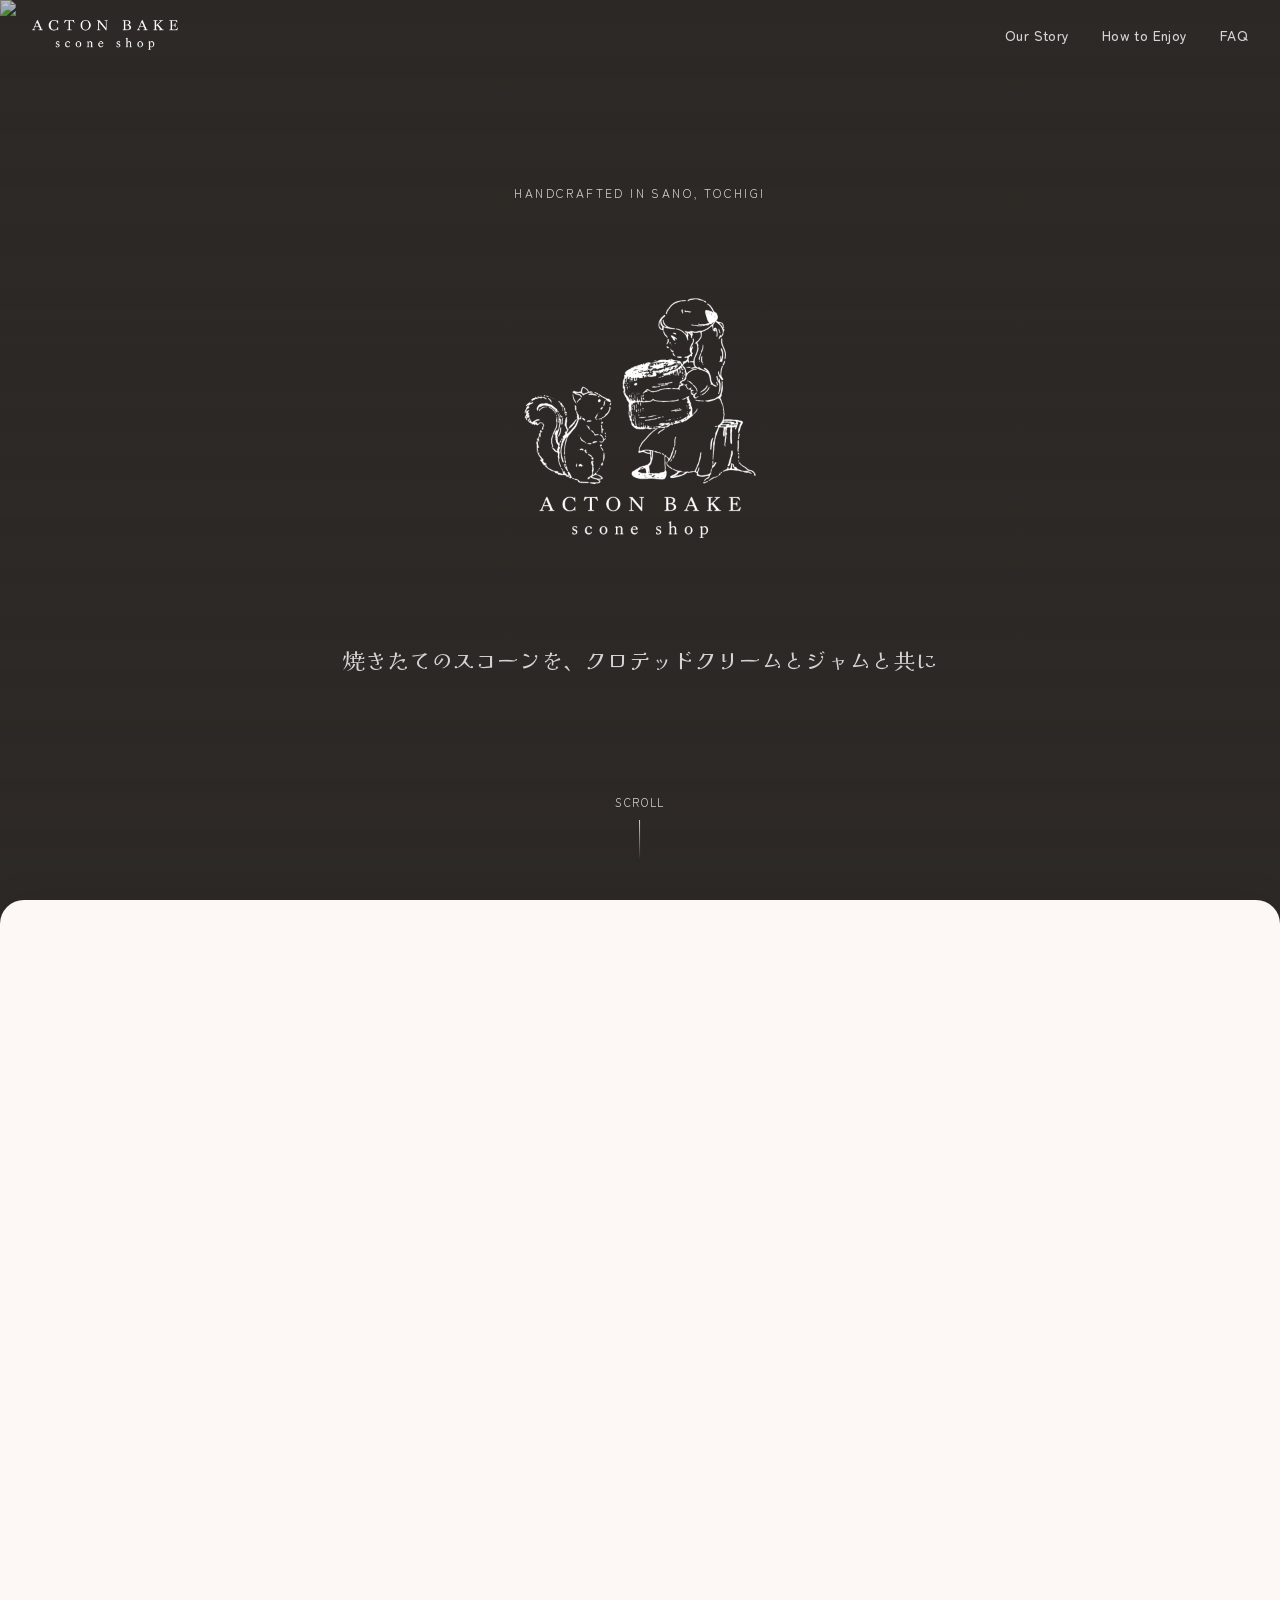
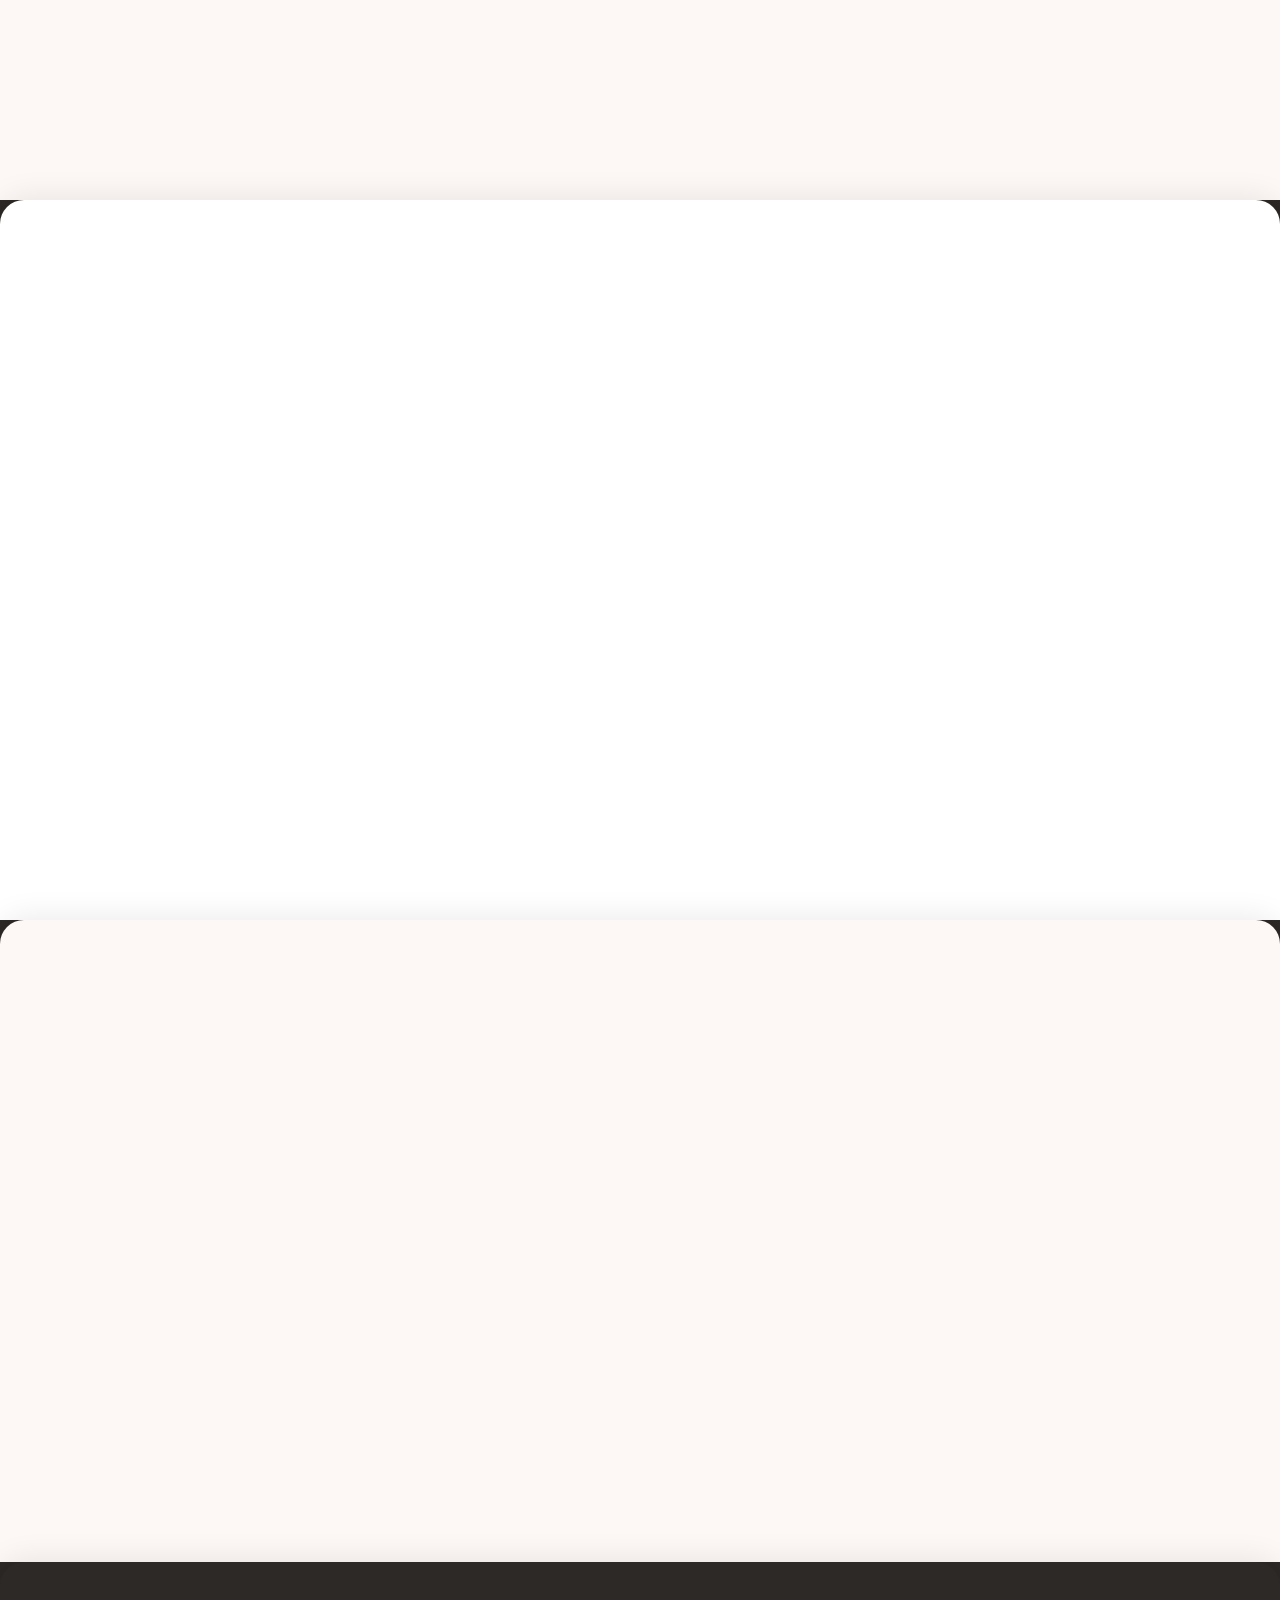
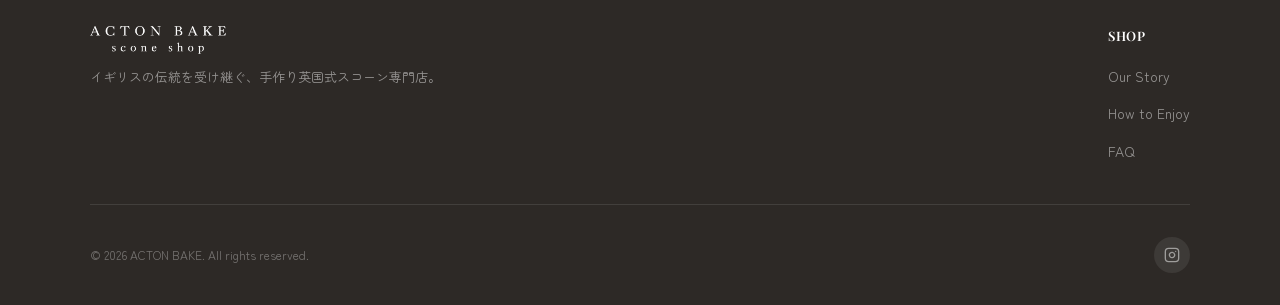
==== index.html @ 1c52edd4 "first commit" ====
<!DOCTYPE html>
<html lang="ja">
<head>
  <title>ACTON BAKE - 英国式スコーン専門店</title>
  <meta charset="UTF-8">
  <meta name="viewport" content="width=device-width, initial-scale=1.0, maximum-scale=1.0, user-scalable=no, viewport-fit=cover"/>
  <meta name="description" content="イギリスの伝統を受け継ぐ、手作り英国式スコーン専門店。栃木県佐野市で焼きたてのスコーンを提供しています。"/>
  <meta name="keywords" content="アクトン,スコーン,英国式スコーン,イングリッシュ,ブリティッシュ,栃木県,佐野市,クロテッドクリーム,ジャム,手作りスコーン,アフタヌーンティー,ナイトティー,スイーツ,さのまる,佐野アウトレット,佐野らーめん,佐野厄除け大師"/>
  <meta name="author" content="FRAGMENT, LLC."/>
  <meta name="robots" content="index, follow"/>
  <meta property="og:title" content="ACTON BAKE - 英国式スコーン専門店"/>
  <meta property="og:site_name" content="ACTON BAKE"/>
  <meta property="og:description" content="イギリスの伝統を受け継ぐ、手作り英国式スコーン専門店。栃木県佐野市で焼きたてのスコーンを提供しています。"/>
  <meta property="og:image" content="https://actonbake.com/images/logo.png"/>
  <meta property="og:image:width" content="1200"/>
  <meta property="og:image:height" content="1200"/>
  <meta property="og:image:alt" content="ACTON BAKE - 英国式スコーン専門店のロゴ"/>
  <meta property="og:url" content="https://actonbake.com"/>
  <meta property="og:type" content="website"/>
  <meta property="og:locale" content="ja_JP"/>
  <meta name="twitter:card" content="summary_large_image"/>
  <meta name="twitter:title" content="ACTON BAKE - 英国式スコーン専門店"/>
  <meta name="twitter:description" content="イギリスの伝統を受け継ぐ、手作り英国式スコーン専門店。栃木県佐野市で焼きたてのスコーンを提供しています。"/>
  <meta name="twitter:image" content="https://actonbake.com/images/logo.png"/>
  <meta name="twitter:site" content="@actonbake"/>
  <meta name="twitter:creator" content="@actonbake"/>
  <meta name="apple-mobile-web-app-title" content="ACTONBAKE"/>
  <meta name="theme-color" content="#FDF8F5"/>
  <link rel="alternate" hreflang="ja" href="https://actonbake.com">
  <link rel="alternate" hreflang="x-default" href="https://actonbake.com">
  <link rel="sitemap" type="application/xml" href="/sitemap.xml">
  <link rel="icon" type="image/png" href="images/favicon-96x96.png" sizes="96x96" />
  <link rel="icon" type="image/svg+xml" href="images/favicon.svg" />
  <link rel="shortcut icon" href="images/favicon.ico" />
  <link rel="apple-touch-icon" sizes="180x180" href="images/apple-touch-icon.png" />
  <link rel="manifest" href="site.webmanifest" />
  <link rel="canonical" href="https://actonbake.com"/>
  <link rel="preconnect" href="https://fonts.googleapis.com" crossorigin/>
  <link rel="preconnect" href="https://fonts.gstatic.com" crossorigin/>
  <link href="https://fonts.googleapis.com/css2?family=DM+Serif+Display:ital@0;1&family=Playfair+Display:ital,wght@0,400;0,500;0,600;0,700;1,400&family=Kaisei+Decol:wght@400;500;700&family=Zen+Maru+Gothic:wght@400;500;700&display=swap" rel="stylesheet"/>
  <link rel="stylesheet" href="style.css"/>
  <script src="https://cdn.jsdelivr.net/npm/gsap@3.12.7/dist/gsap.min.js"></script>
  <script src="https://cdn.jsdelivr.net/npm/gsap@3.12.7/dist/ScrollTrigger.min.js"></script>
</head>
<body>
  <!-- ======== Top Navigation ======== -->
  <nav class="topnav" id="topnav">
    <a href="#" class="topnav-logo">
      <img src="images/logo-text.png" alt="ACTON BAKE - 栃木県佐野市の英国式スコーン専門店" class="topnav-logo-img">
    </a>
    <ul class="topnav-links">
      <!--<li><a href="#products">Menu</a></li>-->
      <li><a href="#story">Our Story</a></li>
      <li><a href="#enjoy">How to Enjoy</a></li>
      <li><a href="#faq">FAQ</a></li>
      <!--<li><a href="#access">Access</a></li>-->
      <!--<li><button class="topnav-cta">Order Now</button></li>-->
    </ul>
    <button class="menu-toggle" aria-label="Toggle menu">
      <svg xmlns="http://www.w3.org/2000/svg" fill="none" viewBox="0 0 24 24" stroke="currentColor">
        <path stroke-linecap="round" stroke-linejoin="round" stroke-width="2" d="M4 6h16M4 12h16M4 18h16" />
      </svg>
    </button>
  </nav>

  <!-- ======== Section 1: Hero ======== -->
  <section class="section-hero" id="hero">
    <div class="hero-bg">
      <img src="https://plus.unsplash.com/premium_photo-1680172800007-469e65c6a026?w=1600&h=1000&fit=crop&q=80" alt="クロテッドクリームとジャムを添えた焼きたての英国式スコーン" width="1600" height="1000" fetchpriority="high">
    </div>
    <div class="hero-overlay"></div>
    <div class="hero-content">
      <p class="hero-tagline">Handcrafted in Sano, Tochigi</p>
      <h1 title="ACTON BAKE - 英国式スコーン専門店"><img src="images/logo.png" alt="ACTON BAKE - 英国式スコーン専門店" class="hero-logo"></h1>
      <p class="hero-subtitle">焼きたてのスコーンを、クロテッドクリームとジャムと共に</p>
    </div>
    <div class="hero-scroll-hint">
      <span>Scroll</span>
      <div class="scroll-line"></div>
    </div>
  </section>

  <!-- ======== Section 2: Products (Card Peel) ======== -->
  <!--<div class="card-section card-section--white section-products" id="products">
    <div class="section-header fade-up">
      <span class="section-label">Our Scones</span>
      <h2 class="section-title">British Scone Collection</h2>
      <p class="section-description">伝統的なレシピと厳選素材で作る、本格英国式スコーン</p>
    </div>

    <div class="filter-bar fade-up">
      <button class="filter-btn active">All</button>
      <button class="filter-btn">Plain</button>
      <button class="filter-btn">Fruit</button>
      <button class="filter-btn">Cheese</button>
      <button class="filter-btn">Chocolate</button>
      <button class="filter-btn">Herb</button>
    </div>

    <div class="product-grid">
      <article class="product-card fade-up">
        <div class="card-inner">
          <div class="card-front">
            <div class="product-image-container">
              <img src="https://images.unsplash.com/photo-1558961363-fa8fdf82db35?w=400&h=400&fit=crop" alt="Classic Plain Scone" class="product-image">
              <span class="product-badge popular">No.1</span>
              <div class="speech-bubble">パカッ</div>
            </div>
            <div class="product-info">
              <div class="product-category">Plain</div>
              <h3 class="product-name">クラシック プレーン</h3>
              <div class="product-price-row">
                <span class="product-price">&yen;320</span>
                <span class="product-rating">
                  <svg xmlns="http://www.w3.org/2000/svg" viewBox="0 0 24 24"><path d="M12 2l3.09 6.26L22 9.27l-5 4.87 1.18 6.88L12 17.77l-6.18 3.25L7 14.14 2 9.27l6.91-1.01L12 2z"/></svg>
                  4.9
                </span>
              </div>
            </div>
          </div>
          <div class="card-back">
            <div class="product-image-container">
              <img src="https://images.unsplash.com/photo-1597733153203-a54d0fbc47de?w=400&h=400&fit=crop" alt="Open Scone with Cream" class="product-image">
            </div>
            <div class="card-back-content">
              <div class="card-back-title">ふわっ サクッ</div>
              <div class="card-back-description">クロテッドクリームとストロベリージャムを添えて</div>
              <button class="card-back-btn">カートに入れる</button>
            </div>
          </div>
        </div>
      </article>

      <article class="product-card fade-up">
        <div class="card-inner">
          <div class="card-front">
            <div class="product-image-container">
              <img src="https://images.unsplash.com/photo-1586444248879-bc604bc77149?w=400&h=400&fit=crop" alt="Raisin Scone" class="product-image">
              <span class="product-badge new">New</span>
              <div class="speech-bubble">ふわっ</div>
            </div>
            <div class="product-info">
              <div class="product-category">Fruit</div>
              <h3 class="product-name">レーズン スコーン</h3>
              <div class="product-price-row">
                <span class="product-price">&yen;380</span>
                <span class="product-rating">
                  <svg xmlns="http://www.w3.org/2000/svg" viewBox="0 0 24 24"><path d="M12 2l3.09 6.26L22 9.27l-5 4.87 1.18 6.88L12 17.77l-6.18 3.25L7 14.14 2 9.27l6.91-1.01L12 2z"/></svg>
                  4.8
                </span>
              </div>
            </div>
          </div>
          <div class="card-back">
            <div class="product-image-container">
              <img src="https://images.unsplash.com/photo-1597733153203-a54d0fbc47de?w=400&h=400&fit=crop" alt="Open Scone" class="product-image">
            </div>
            <div class="card-back-content">
              <div class="card-back-title">しっとり</div>
              <div class="card-back-description">カリフォルニア産レーズンがたっぷり</div>
              <button class="card-back-btn">カートに入れる</button>
            </div>
          </div>
        </div>
      </article>

      <article class="product-card fade-up">
        <div class="card-inner">
          <div class="card-front">
            <div class="product-image-container">
              <img src="https://images.unsplash.com/photo-1509365465985-25d11c17e812?w=400&h=400&fit=crop" alt="Cheese Scone" class="product-image">
              <div class="speech-bubble">サクッ</div>
            </div>
            <div class="product-info">
              <div class="product-category">Cheese</div>
              <h3 class="product-name">チェダーチーズ</h3>
              <div class="product-price-row">
                <span class="product-price">&yen;420</span>
                <span class="product-rating">
                  <svg xmlns="http://www.w3.org/2000/svg" viewBox="0 0 24 24"><path d="M12 2l3.09 6.26L22 9.27l-5 4.87 1.18 6.88L12 17.77l-6.18 3.25L7 14.14 2 9.27l6.91-1.01L12 2z"/></svg>
                  4.7
                </span>
              </div>
            </div>
          </div>
          <div class="card-back">
            <div class="product-image-container">
              <img src="https://images.unsplash.com/photo-1597733153203-a54d0fbc47de?w=400&h=400&fit=crop" alt="Open Scone" class="product-image">
            </div>
            <div class="card-back-content">
              <div class="card-back-title">とろ〜り</div>
              <div class="card-back-description">イギリス産チェダーチーズの濃厚な味わい</div>
              <button class="card-back-btn">カートに入れる</button>
            </div>
          </div>
        </div>
      </article>

      <article class="product-card fade-up">
        <div class="card-inner">
          <div class="card-front">
            <div class="product-image-container">
              <img src="https://images.unsplash.com/photo-1499636136210-6f4ee915583e?w=400&h=400&fit=crop" alt="Chocolate Chip Scone" class="product-image">
              <span class="product-badge">期間限定</span>
              <div class="speech-bubble">パカッ</div>
            </div>
            <div class="product-info">
              <div class="product-category">Chocolate</div>
              <h3 class="product-name">チョコチップ</h3>
              <div class="product-price-row">
                <span class="product-price">&yen;400</span>
                <span class="product-rating">
                  <svg xmlns="http://www.w3.org/2000/svg" viewBox="0 0 24 24"><path d="M12 2l3.09 6.26L22 9.27l-5 4.87 1.18 6.88L12 17.77l-6.18 3.25L7 14.14 2 9.27l6.91-1.01L12 2z"/></svg>
                  4.9
                </span>
              </div>
            </div>
          </div>
          <div class="card-back">
            <div class="product-image-container">
              <img src="https://images.unsplash.com/photo-1597733153203-a54d0fbc47de?w=400&h=400&fit=crop" alt="Open Scone" class="product-image">
            </div>
            <div class="card-back-content">
              <div class="card-back-title">甘〜い</div>
              <div class="card-back-description">ベルギー産チョコレートチップがゴロゴロ</div>
              <button class="card-back-btn">カートに入れる</button>
            </div>
          </div>
        </div>
      </article>

      <article class="product-card fade-up">
        <div class="card-inner">
          <div class="card-front">
            <div class="product-image-container">
              <img src="https://images.unsplash.com/photo-1464349095431-e9a21285b5f3?w=400&h=400&fit=crop" alt="Cranberry Scone" class="product-image">
              <div class="speech-bubble">ふわぁ</div>
            </div>
            <div class="product-info">
              <div class="product-category">Fruit</div>
              <h3 class="product-name">クランベリー</h3>
              <div class="product-price-row">
                <span class="product-price">&yen;380</span>
                <span class="product-rating">
                  <svg xmlns="http://www.w3.org/2000/svg" viewBox="0 0 24 24"><path d="M12 2l3.09 6.26L22 9.27l-5 4.87 1.18 6.88L12 17.77l-6.18 3.25L7 14.14 2 9.27l6.91-1.01L12 2z"/></svg>
                  4.6
                </span>
              </div>
            </div>
          </div>
          <div class="card-back">
            <div class="product-image-container">
              <img src="https://images.unsplash.com/photo-1597733153203-a54d0fbc47de?w=400&h=400&fit=crop" alt="Open Scone" class="product-image">
            </div>
            <div class="card-back-content">
              <div class="card-back-title">甘酸っぱい</div>
              <div class="card-back-description">ドライクランベリーの爽やかな酸味</div>
              <button class="card-back-btn">カートに入れる</button>
            </div>
          </div>
        </div>
      </article>

      <article class="product-card fade-up">
        <div class="card-inner">
          <div class="card-front">
            <div class="product-image-container">
              <img src="https://images.unsplash.com/photo-1587668178277-295251f900ce?w=400&h=400&fit=crop" alt="Rosemary Scone" class="product-image">
              <span class="product-badge new">New</span>
              <div class="speech-bubble">パカッ</div>
            </div>
            <div class="product-info">
              <div class="product-category">Herb</div>
              <h3 class="product-name">ローズマリー＆塩</h3>
              <div class="product-price-row">
                <span class="product-price">&yen;400</span>
                <span class="product-rating">
                  <svg xmlns="http://www.w3.org/2000/svg" viewBox="0 0 24 24"><path d="M12 2l3.09 6.26L22 9.27l-5 4.87 1.18 6.88L12 17.77l-6.18 3.25L7 14.14 2 9.27l6.91-1.01L12 2z"/></svg>
                  4.5
                </span>
              </div>
            </div>
          </div>
          <div class="card-back">
            <div class="product-image-container">
              <img src="https://images.unsplash.com/photo-1597733153203-a54d0fbc47de?w=400&h=400&fit=crop" alt="Open Scone" class="product-image">
            </div>
            <div class="card-back-content">
              <div class="card-back-title">香り豊か</div>
              <div class="card-back-description">フレッシュローズマリーとマルドンの塩</div>
              <button class="card-back-btn">カートに入れる</button>
            </div>
          </div>
        </div>
      </article>

      <article class="product-card fade-up">
        <div class="card-inner">
          <div class="card-front">
            <div class="product-image-container">
              <img src="https://images.unsplash.com/photo-1551024506-0bccd828d307?w=400&h=400&fit=crop" alt="Earl Grey Scone" class="product-image">
              <span class="product-badge popular">人気</span>
              <div class="speech-bubble">ふわっ</div>
            </div>
            <div class="product-info">
              <div class="product-category">Plain</div>
              <h3 class="product-name">アールグレイ</h3>
              <div class="product-price-row">
                <span class="product-price">&yen;380</span>
                <span class="product-rating">
                  <svg xmlns="http://www.w3.org/2000/svg" viewBox="0 0 24 24"><path d="M12 2l3.09 6.26L22 9.27l-5 4.87 1.18 6.88L12 17.77l-6.18 3.25L7 14.14 2 9.27l6.91-1.01L12 2z"/></svg>
                  4.8
                </span>
              </div>
            </div>
          </div>
          <div class="card-back">
            <div class="product-image-container">
              <img src="https://images.unsplash.com/photo-1597733153203-a54d0fbc47de?w=400&h=400&fit=crop" alt="Open Scone" class="product-image">
            </div>
            <div class="card-back-content">
              <div class="card-back-title">香り高い</div>
              <div class="card-back-description">トワイニング茶葉を練り込んだ香り豊かなスコーン</div>
              <button class="card-back-btn">カートに入れる</button>
            </div>
          </div>
        </div>
      </article>

      <article class="product-card fade-up">
        <div class="card-inner">
          <div class="card-front">
            <div class="product-image-container">
              <img src="https://images.unsplash.com/photo-1606313564200-e75d5e30476c?w=400&h=400&fit=crop" alt="Double Cream Scone" class="product-image">
              <div class="speech-bubble">サクふわ</div>
            </div>
            <div class="product-info">
              <div class="product-category">Plain</div>
              <h3 class="product-name">ダブルクリーム</h3>
              <div class="product-price-row">
                <span class="product-price">&yen;350</span>
                <span class="product-rating">
                  <svg xmlns="http://www.w3.org/2000/svg" viewBox="0 0 24 24"><path d="M12 2l3.09 6.26L22 9.27l-5 4.87 1.18 6.88L12 17.77l-6.18 3.25L7 14.14 2 9.27l6.91-1.01L12 2z"/></svg>
                  4.7
                </span>
              </div>
            </div>
          </div>
          <div class="card-back">
            <div class="product-image-container">
              <img src="https://images.unsplash.com/photo-1597733153203-a54d0fbc47de?w=400&h=400&fit=crop" alt="Open Scone" class="product-image">
            </div>
            <div class="card-back-content">
              <div class="card-back-title">リッチ</div>
              <div class="card-back-description">デボンシャー産ダブルクリームで作る贅沢な味わい</div>
              <button class="card-back-btn">カートに入れる</button>
            </div>
          </div>
        </div>
      </article>
    </div>
  </div>-->

  <!-- ======== Section 3: Our Story (Card Peel) ======== -->
  <div class="card-section card-section--cream section-story" id="story">
    <div class="story-layout">
      <div class="story-image-stack fade-up">
        <img src="images/scone1.jpg" alt="ACTON BAKEの焼きたて英国式スコーン" width="1440" height="1440" loading="lazy">
        <img src="images/scone2.jpg" alt="クロテッドクリームとジャムをのせたスコーン" width="1440" height="1911" loading="lazy">
      </div>
      <div class="story-text fade-up">
        <span class="section-label">Our Story</span>
        <h2 class="section-title">伝統と愛情をひとつひとつに</h2>
        <p class="story-body">
          過去、ロンドンでの生活経験があり、多くのスコーン屋を巡る機会を得ました。<br/>
          日本でも腹割れのある伝統的な英国式スコーンと紅茶を楽しんでいただきたい思いで、お店をつくりました。
        </p>
        <p class="story-body">
          当店は栃木県佐野市という田舎町に位置しますが、佐野市には<strong>さのまる</strong>を始め、<strong>佐野アウトレット</strong>、<strong>佐野厄除け大師</strong>、<strong>佐野らーめん</strong>といった魅力的なコンテンツもある場所です。<br/>
          ぜひ、各所にお立ち寄りの際には、当店まで足を運んで頂けると嬉しいです。
        </p>
        <div class="story-features">
          <div class="story-feature">
            <div class="story-feature-icon">
              <svg xmlns="http://www.w3.org/2000/svg" width="22" height="22" viewBox="0 0 24 24" fill="none" stroke="var(--accent-primary)" stroke-width="2" stroke-linecap="round" stroke-linejoin="round"><path d="M12 2a8 8 0 0 0-8 8c0 6 8 12 8 12s8-6 8-12a8 8 0 0 0-8-8z"/><circle cx="12" cy="10" r="3"/></svg>
            </div>
            <div class="story-feature-text">
              <h4>英国直輸入の素材</h4>
              <p>クロテッドクリーム、チェダーチーズなど本場の味</p>
            </div>
          </div>
          <div class="story-feature">
            <div class="story-feature-icon">
              <svg xmlns="http://www.w3.org/2000/svg" width="22" height="22" viewBox="0 0 24 24" fill="none" stroke="var(--accent-primary)" stroke-width="2" stroke-linecap="round" stroke-linejoin="round"><circle cx="12" cy="12" r="10"/><path d="M12 6v6l4 2"/></svg>
            </div>
            <div class="story-feature-text">
              <h4>毎朝焼きたて</h4>
              <p>注文を受けてから焼き上げる、できたての美味しさ</p>
            </div>
          </div>
          <div class="story-feature">
            <div class="story-feature-icon">
              <svg xmlns="http://www.w3.org/2000/svg" width="22" height="22" viewBox="0 0 24 24" fill="none" stroke="var(--accent-primary)" stroke-width="2" stroke-linecap="round" stroke-linejoin="round"><path d="M20.84 4.61a5.5 5.5 0 0 0-7.78 0L12 5.67l-1.06-1.06a5.5 5.5 0 0 0-7.78 7.78l1.06 1.06L12 21.23l7.78-7.78 1.06-1.06a5.5 5.5 0 0 0 0-7.78z"/></svg>
            </div>
            <div class="story-feature-text">
              <h4>ひとつひとつ手作り</h4>
              <p>機械では出せない、手作りならではの食感</p>
            </div>
          </div>
        </div>
      </div>
    </div>
  </div>

  <!-- ======== Section 4: How to Enjoy (Card Peel) ======== -->
  <div class="card-section card-section--white section-enjoy" id="enjoy">
    <div class="section-header fade-up">
      <span class="section-label">How to Enjoy</span>
      <h2 class="section-title">美味しいスコーンの楽しみ方</h2>
      <p class="section-description">英国式アフタヌーンティーの作法をご紹介</p>
    </div>
    <div class="enjoy-grid">
      <div class="enjoy-card fade-up">
        <div class="enjoy-card-step">1</div>
        <div class="enjoy-card-icon">
          <svg xmlns="http://www.w3.org/2000/svg" width="48" height="48" viewBox="0 0 64 64" fill="none" stroke="var(--accent-primary)" stroke-width="2" stroke-linecap="round" stroke-linejoin="round">
            <!-- Top half of scone (cylinder, 3/4 view) -->
            <ellipse cx="32" cy="8" rx="17" ry="5.5"/>
            <line x1="15" y1="8" x2="15" y2="20"/>
            <line x1="49" y1="8" x2="49" y2="20"/>
            <path d="M15 20 C15 23.5, 22 26, 32 26 C42 26, 49 23.5, 49 20"/>
            <!-- Bottom half of scone (same shape as top) -->
            <ellipse cx="32" cy="37" rx="17" ry="5.5"/>
            <line x1="15" y1="37" x2="15" y2="49"/>
            <line x1="49" y1="37" x2="49" y2="49"/>
            <path d="M15 49 C15 52.5, 22 55, 32 55 C42 55, 49 52.5, 49 49"/>
            <!-- Texture dots on top half -->
            <circle cx="25" cy="7" r="1.2" fill="var(--accent-primary)" stroke="none"/>
            <circle cx="36" cy="6.5" r="0.9" fill="var(--accent-primary)" stroke="none"/>
            <circle cx="31" cy="10" r="1" fill="var(--accent-primary)" stroke="none"/>
            <circle cx="24" cy="15" r="1" fill="var(--accent-primary)" stroke="none"/>
            <circle cx="40" cy="14" r="0.8" fill="var(--accent-primary)" stroke="none"/>
            <!-- Texture dots on bottom half -->
            <circle cx="25" cy="36" r="1.2" fill="var(--accent-primary)" stroke="none"/>
            <circle cx="36" cy="35.5" r="0.9" fill="var(--accent-primary)" stroke="none"/>
            <circle cx="31" cy="39" r="1" fill="var(--accent-primary)" stroke="none"/>
            <circle cx="24" cy="44" r="1" fill="var(--accent-primary)" stroke="none"/>
            <circle cx="40" cy="43" r="0.8" fill="var(--accent-primary)" stroke="none"/>
            <!-- Sparkle/freshness lines -->
            <line x1="52" y1="2" x2="56" y2="-1"/>
            <line x1="55" y1="6" x2="59" y2="4"/>
            <line x1="56" y1="11" x2="60" y2="11"/>
          </svg>
        </div>
        <h3>手で半分に割る</h3>
        <p>ナイフは使わず、手でそっと半分に割るのが英国流。横にパカッと割ると断面がふわふわに。</p>
      </div>
      <div class="enjoy-card fade-up">
        <div class="enjoy-card-step">2</div>
        <div class="enjoy-card-icon">
          <svg xmlns="http://www.w3.org/2000/svg" width="48" height="48" viewBox="0 0 24 24" fill="none" stroke="var(--accent-primary)" stroke-width="1.5" stroke-linecap="round" stroke-linejoin="round"><path d="M12 2a10 10 0 1 0 10 10A10 10 0 0 0 12 2z"/><path d="M12 8v4l3 3"/></svg>
        </div>
        <h3>クリームをたっぷり</h3>
        <p>クロテッドクリームをたっぷりと。デボン式はクリームが先、コーンウォール式はジャムが先。</p>
      </div>
      <div class="enjoy-card fade-up">
        <div class="enjoy-card-step">3</div>
        <div class="enjoy-card-icon">
          <svg xmlns="http://www.w3.org/2000/svg" width="48" height="48" viewBox="0 0 24 24" fill="none" stroke="var(--accent-primary)" stroke-width="1.5" stroke-linecap="round" stroke-linejoin="round"><path d="M18 8h1a4 4 0 0 1 0 8h-1"/><path d="M2 8h16v9a4 4 0 0 1-4 4H6a4 4 0 0 1-4-4V8z"/><line x1="6" y1="1" x2="6" y2="4"/><line x1="10" y1="1" x2="10" y2="4"/><line x1="14" y1="1" x2="14" y2="4"/></svg>
        </div>
        <h3>紅茶と一緒に</h3>
        <p>アールグレイやダージリンがおすすめ。温かい紅茶と一緒にいただくのが至福のひとときです。</p>
      </div>
    </div>
  </div>

  <!-- ======== Section 5: Access ======== -->
  <!--<div class="card-section card-section--cream section-access" id="access">
    <div class="section-header fade-up">
      <span class="section-label">Access</span>
      <h2 class="section-title">アクセス</h2>
      <p class="section-description">お店へのアクセス情報</p>
    </div>
    <div class="access-layout">
      <div class="access-info fade-up">
        <div class="access-info-item">
          <div class="access-info-icon">
            <svg xmlns="http://www.w3.org/2000/svg" width="20" height="20" viewBox="0 0 24 24" fill="none" stroke="currentColor" stroke-width="2" stroke-linecap="round" stroke-linejoin="round"><path d="M21 10c0 7-9 13-9 13s-9-6-9-13a9 9 0 0 1 18 0z"/><circle cx="12" cy="10" r="3"/></svg>
          </div>
          <div class="access-info-content">
            <h4>住所</h4>
            <p>〒327-0021<br>栃木県佐野市伊賀町74-1</p>
          </div>
        </div>
        <div class="access-info-item">
          <div class="access-info-icon">
            <svg xmlns="http://www.w3.org/2000/svg" width="20" height="20" viewBox="0 0 24 24" fill="none" stroke="currentColor" stroke-width="2" stroke-linecap="round" stroke-linejoin="round"><rect x="4" y="3" width="16" height="18" rx="2"/><path d="M12 17v-4"/><path d="M8 21V7a4 4 0 0 1 8 0v14"/></svg>
          </div>
          <div class="access-info-content">
            <h4>最寄り駅</h4>
            <p>JR両毛線・東武佐野線<br>佐野駅より徒歩3分</p>
          </div>
        </div>
      </div>
      <div class="access-map fade-up">
        <iframe src="https://www.google.com/maps/embed?pb=!1m18!1m12!1m3!1d3217.5!2d139.5741772!3d36.3160533!2m3!1f0!2f0!3f0!3m2!1i1024!2i768!4f13.1!3m3!1m2!1s0x601f3ba4fbcfa789%3A0xc5d3192718dfe077!2z44CSMzI3LTAwMjEg5qCD5pyo55yM5L2Q6YeO5biC5LyK6LOA55S677yX77yU4oiS77yR!5e0!3m2!1sja!2sjp!4v1710000000000&language=ja" allowfullscreen="" loading="lazy" referrerpolicy="no-referrer-when-downgrade"></iframe>
      </div>
    </div>
  </div>-->

  <!-- ======== Section 5.5: FAQ ======== -->
  <div class="card-section card-section--cream section-faq" id="faq">
    <div class="section-header fade-up">
      <span class="section-label">FAQ</span>
      <h2 class="section-title">よくあるご質問</h2>
      <p class="section-description">ご来店前によくいただくご質問をまとめました</p>
    </div>
    <div class="faq-list fade-up">
      <details class="faq-item">
        <summary>お店はどちらにありますか？</summary>
        <p>佐野市伊賀町74-1にあります。JR両毛線・東武佐野線の佐野駅から徒歩3分です。</p>
      </details>
      <details class="faq-item">
        <summary>定休日はありますか？</summary>
        <p>定休日は決まっておらず、不定休です。</p>
      </details>
      <details class="faq-item">
        <summary>通信販売はありますか？</summary>
        <p>現在、通信販売は行っておりませんが、将来的にはオンラインショップの開設も検討しています。</p>
      </details>
      <details class="faq-item">
        <summary>支払い方法は何がありますか？</summary>
        <p>クレジットカードおよび電子決済でお支払いいただけます。現金でのお支払いには対応しておりません。</p>
      </details>
    </div>
  </div>

  <!-- ======== Section 6: Footer (Dark Card) ======== -->
  <div class="card-section card-section--dark section-footer">
    <div class="footer-inner">
      <div class="footer-top">
        <div class="footer-brand">
          <img src="images/logo-text.png" alt="ACTON BAKE" class="topnav-logo-img" width="994" height="204" loading="lazy">
          <p>イギリスの伝統を受け継ぐ、手作り英国式スコーン専門店。</p>
        </div>
        <div class="footer-links-group">
          <!--<div class="footer-links">
            <h4>Menu</h4>
            <ul>
              <li><a href="#">Plain</a></li>
              <li><a href="#">Fruit</a></li>
              <li><a href="#">Cheese</a></li>
              <li><a href="#">Chocolate</a></li>
              <li><a href="#">Herb</a></li>
            </ul>
          </div>-->
          <div class="footer-links">
            <h4>Shop</h4>
            <ul>
              <li><a href="#story">Our Story</a></li>
              <li><a href="#enjoy">How to Enjoy</a></li>
              <li><a href="#faq">FAQ</a></li>
              <!--<li><a href="#">Cart</a></li>
              <li><a href="#">Account</a></li>-->
            </ul>
          </div>
        </div>
      </div>
      <div class="footer-bottom">
        <p>&copy; 2026 ACTON BAKE. All rights reserved.</p>
        <div class="footer-social">
          <a href="https://instagram.com/acton.scone" aria-label="Instagram">
            <svg xmlns="http://www.w3.org/2000/svg" viewBox="0 0 24 24" fill="none" stroke="currentColor" stroke-width="2" stroke-linecap="round" stroke-linejoin="round"><rect x="2" y="2" width="20" height="20" rx="5" ry="5"/><path d="M16 11.37A4 4 0 1 1 12.63 8 4 4 0 0 1 16 11.37z"/><line x1="17.5" y1="6.5" x2="17.51" y2="6.5"/></svg>
          </a>
        </div>
      </div>
    </div>
  </div>

  <script src="script.js"></script>
  <script type="application/ld+json">
{
  "@context": "https://schema.org",
  "@graph": [
    {
      "@type": ["Bakery", "CafeOrCoffeeShop"],
      "@id": "https://actonbake.com/#store",
      "name": "ACTON BAKE - 英国式スコーン専門店",
      "alternateName": ["アクトンベイク", "ACTON BAKE"],
      "description": "イギリスの伝統を受け継ぐ、手作り英国式スコーン専門店。栃木県佐野市で焼きたてのスコーンをクロテッドクリームとジャムと共に提供しています。",
      "image": [
        "https://actonbake.com/images/logo.png",
        "https://actonbake.com/images/scone1.jpg",
        "https://actonbake.com/images/scone2.jpg"
      ],
      "url": "https://actonbake.com",
      "priceRange": "¥500~",
      "servesCuisine": ["British", "スコーン", "焼き菓子"],
      "paymentAccepted": ["Credit Card", "Electronic Payment"],
      "currenciesAccepted": "JPY",
      "address": {
        "@type": "PostalAddress",
        "streetAddress": "伊賀町74-1",
        "addressLocality": "佐野市",
        "addressRegion": "栃木県",
        "postalCode": "327-0021",
        "addressCountry": "JP"
      },
      "geo": {
        "@type": "GeoCoordinates",
        "latitude": 36.3160533,
        "longitude": 139.5741772
      },
      "hasMap": "https://www.google.com/maps?q=36.3160533,139.5741772",
      "sameAs": [
        "https://instagram.com/acton.scone"
      ]
    },
    {
      "@type": "WebSite",
      "@id": "https://actonbake.com/#website",
      "url": "https://actonbake.com",
      "name": "ACTON BAKE",
      "publisher": {
        "@id": "https://fragment.co.jp/#org"
      },
      "inLanguage": "ja"
    },
    {
      "@type": "Organization",
      "@id": "https://fragment.co.jp/#org",
      "name": "合同会社fragment",
      "url": "https://fragment.co.jp",
      "logo": "https://fragment.co.jp/images/logo.png"
    },
    {
      "@type": "WebPage",
      "@id": "https://actonbake.com/#webpage",
      "url": "https://actonbake.com",
      "name": "ACTON BAKE - 英国式スコーン専門店",
      "description": "イギリスの伝統を受け継ぐ、手作り英国式スコーン専門店。栃木県佐野市で焼きたてのスコーンを提供しています。",
      "datePublished": "2026-04-01T09:00:00+09:00",
      "dateModified": "2026-07-25T09:00:00+09:00",
      "isPartOf": {
        "@id": "https://actonbake.com/#website"
      },
      "about": {
        "@id": "https://actonbake.com/#store"
      },
      "publisher": {
        "@id": "https://fragment.co.jp/#org"
      },
      "inLanguage": "ja"
    },
    {
      "@type": "BreadcrumbList",
      "@id": "https://actonbake.com/#breadcrumb",
      "itemListElement": [
        {
          "@type": "ListItem",
          "position": 1,
          "name": "ホーム",
          "item": "https://actonbake.com"
        }
      ]
    },
    {
      "@type": "FAQPage",
      "@id": "https://actonbake.com/#faq",
      "mainEntity": [
        {
          "@type": "Question",
          "name": "お店はどちらにありますか？",
          "acceptedAnswer": {
            "@type": "Answer",
            "text": "佐野市伊賀町74-1にあります。JR両毛線・東武佐野線の佐野駅から徒歩3分です。"
          }
        },
        {
          "@type": "Question",
          "name": "定休日はありますか？",
          "acceptedAnswer": {
            "@type": "Answer",
            "text": "定休日は決まっておらず、不定休です。"
          }
        },
        {
          "@type": "Question",
          "name": "通信販売はありますか？",
          "acceptedAnswer": {
            "@type": "Answer",
            "text": "現在、通信販売は行っておりませんが、将来的にはオンラインショップの開設も検討しています。"
          }
        },
        {
          "@type": "Question",
          "name": "支払い方法は何がありますか？",
          "acceptedAnswer": {
            "@type": "Answer",
            "text": "クレジットカードおよび電子決済でお支払いいただけます。現金でのお支払いには対応しておりません。"
          }
        }
      ]
    },
    {
      "@type": "HowTo",
      "@id": "https://actonbake.com/#howto",
      "name": "スコーンのリベイクの仕方",
      "image": "https://actonbake.com/images/scone1.jpg",
      "description": "ふわふわのスコーンを自宅で簡単にリベイクする方法を紹介します。",
      "totalTime": "PT10M",
      "supply": [
        { "@type": "HowToSupply", "name": "スコーン" },
        { "@type": "HowToSupply", "name": "クロテッドクリーム" }
      ],
      "tool": [
        { "@type": "HowToTool", "name": "オーブントースター" }
      ],
      "step": [
        {
          "@type": "HowToStep",
          "name": "予熱",
          "text": "オーブントースターを200°Cで3分ほど予熱する。"
        },
        {
          "@type": "HowToStep",
          "name": "アルミホイルを被せる",
          "text": "スコーンを並べ、焦げ防止にアルミホイルを全体に被せる。"
        },
        {
          "@type": "HowToStep",
          "name": "加熱",
          "text": "3~4分ほど加熱する。"
        },
        {
          "@type": "HowToStep",
          "name": "再加熱",
          "text": "アルミホイルを外し、さらに1分ほど焼いて表面をカリッとさせる。"
        },
        {
          "@type": "HowToStep",
          "name": "仕上げ",
          "text": "クロテッドクリームやジャムを塗ってお召し上がりください。"
        }
      ]
    }
  ]
}
  </script>
  <!-- Google tag (gtag.js) -->
  <script async src="https://www.googletagmanager.com/gtag/js?id=G-RKQXH6V0SD"></script>
  <script>
    window.dataLayer = window.dataLayer || [];
    function gtag(){dataLayer.push(arguments);}
    gtag('js', new Date());
    gtag('config', 'G-RKQXH6V0SD');
  </script>
</body>
</html>
---- style.css ----
/* ========================================
    CSS Custom Properties
    ======================================== */
:root {
    --bg-base: #FDF8F5;
    --bg-surface: #FFFFFF;
    --bg-warm: #FFF8F0;
    --bg-cream: #FFFDF8;

    --accent-primary: #C8102E;
    --accent-primary-hover: #A50D25;
    --accent-secondary: #1E3A5F;
    --accent-gold: #D4AF37;
    --accent-cream: #FFF8DC;
    --accent-pink: #FFE4E8;
    --accent-jam: #8B0000;

    --text-primary: #2D2926;
    --text-secondary: #5D5852;
    --text-muted: #8B8680;
    --text-inverse: #FFFFFF;
    --text-inverse-muted: rgba(255, 255, 255, 0.8);

    --border-light: rgba(200, 16, 46, 0.08);
    --border-medium: rgba(200, 16, 46, 0.15);

    --shadow-sm: 0 2px 8px rgba(200, 16, 46, 0.06);
    --shadow-md: 0 4px 16px rgba(200, 16, 46, 0.08);
    --shadow-lg: 0 8px 32px rgba(200, 16, 46, 0.12);
    --shadow-card: 0 -4px 30px rgba(0, 0, 0, 0.08);

    --space-1: 4px;
    --space-2: 8px;
    --space-3: 12px;
    --space-4: 16px;
    --space-5: 20px;
    --space-6: 24px;
    --space-8: 32px;
    --space-10: 40px;
    --space-12: 48px;
    --space-16: 64px;

    --radius-sm: 8px;
    --radius-md: 12px;
    --radius-lg: 16px;
    --radius-xl: 24px;
    --radius-full: 9999px;

    --font-display: 'Kaisei Decol', serif;
    --font-logo: 'DM Serif Display', Georgia, serif;
    --font-heading: 'Playfair Display', Georgia, serif;
    --font-body: 'Zen Maru Gothic', sans-serif;

    --transition-fast: 150ms cubic-bezier(0.25, 1, 0.5, 1);
    --transition-normal: 250ms cubic-bezier(0.25, 1, 0.5, 1);
    --transition-slow: 400ms cubic-bezier(0.25, 1, 0.5, 1);
}

/* ========================================
    Reset & Base
    ======================================== */
*, *::before, *::after {
    box-sizing: border-box;
    margin: 0;
    padding: 0;
}

html {
    font-size: 16px;
    scroll-behavior: smooth;
    -webkit-font-smoothing: antialiased;
    -moz-osx-font-smoothing: grayscale;
}

body {
    font-family: var(--font-body);
    background-color: var(--text-primary);
    color: var(--text-primary);
    line-height: 1.6;
    overflow-x: hidden;
}

img {
    display: block;
    max-width: 100%;
}

a {
    color: inherit;
    text-decoration: none;
}

/* ========================================
    Top Navigation Bar
    ======================================== */
.topnav {
    position: fixed;
    top: 0;
    left: 0;
    right: 0;
    z-index: 1000;
    display: flex;
    align-items: center;
    justify-content: space-between;
    padding: var(--space-5) var(--space-8);
    transition: background 0.3s ease, box-shadow 0.3s ease;
}

.topnav.scrolled {
    background: rgba(255, 255, 255, 0.95);
    backdrop-filter: blur(12px);
    -webkit-backdrop-filter: blur(12px);
    box-shadow: 0 1px 12px rgba(0, 0, 0, 0.06);
}

.topnav-logo {
    display: flex;
    align-items: center;
    gap: var(--space-3);
}

.topnav-logo-icon {
    width: 40px;
    height: 40px;
    background: var(--accent-primary);
    border-radius: var(--radius-full);
    display: flex;
    align-items: center;
    justify-content: center;
    color: var(--text-inverse);
    font-size: 18px;
    box-shadow: 0 2px 8px rgba(200, 16, 46, 0.3);
}

.topnav-logo-img {
    height: 30px;
    width: auto;
    display: block;
    filter: brightness(0) invert(1);
    transition: filter 0.3s ease;
}

.topnav.scrolled .topnav-logo-img {
    filter: none;
}

.topnav-links {
    display: flex;
    align-items: center;
    gap: var(--space-8);
    list-style: none;
}

.topnav-links a {
    font-size: 14px;
    font-weight: 500;
    color: var(--text-inverse-muted);
    transition: color 0.3s ease;
    letter-spacing: 0.03em;
}

.topnav.scrolled .topnav-links a {
    color: var(--text-secondary);
}

.topnav-links a:hover {
    color: var(--text-inverse);
}

.topnav.scrolled .topnav-links a:hover {
    color: var(--accent-primary);
}

.topnav-cta {
    padding: var(--space-2) var(--space-5);
    background: var(--text-inverse);
    border: none;
    border-radius: var(--radius-full);
    font-family: var(--font-body);
    font-size: 13px;
    font-weight: 600;
    color: var(--accent-primary);
    cursor: pointer;
    transition: all var(--transition-fast);
}

.topnav.scrolled .topnav-cta {
    background: var(--accent-primary);
    color: var(--text-inverse);
}

.topnav-cta:hover {
    transform: scale(1.05);
    box-shadow: var(--shadow-md);
}

/* Mobile menu toggle */
.menu-toggle {
    display: none;
    width: 44px;
    height: 44px;
    background: rgba(255, 255, 255, 0.15);
    border: none;
    border-radius: var(--radius-full);
    cursor: pointer;
    align-items: center;
    justify-content: center;
    backdrop-filter: blur(8px);
}

.topnav.scrolled .menu-toggle {
    background: rgba(200, 16, 46, 0.08);
}

.menu-toggle svg {
    width: 22px;
    height: 22px;
    color: var(--text-inverse);
}

.topnav.scrolled .menu-toggle svg {
    color: var(--text-primary);
}

/* ========================================
    Section: Hero (Full-screen)
    ======================================== */
.section-hero {
    position: relative;
    width: 100%;
    height: 100vh;
    overflow: hidden;
    display: flex;
    align-items: center;
    justify-content: center;
}

.hero-bg {
    position: absolute;
    inset: 0;
    z-index: 0;
}

.hero-bg img {
    width: 100%;
    height: 100%;
    object-fit: cover;
}

.hero-overlay {
    position: absolute;
    inset: 0;
    background: linear-gradient(
    180deg,
    rgba(45, 41, 38, 0.3) 0%,
    rgba(45, 41, 38, 0.15) 40%,
    rgba(45, 41, 38, 0.4) 100%
    );
    z-index: 1;
}

.hero-content {
    position: relative;
    z-index: 2;
    text-align: center;
    color: var(--text-inverse);
    padding: 0 var(--space-6);
}

.hero-tagline {
    font-size: 12px;
    text-transform: uppercase;
    letter-spacing: 0.2em;
    color: var(--text-inverse-muted);
    margin-bottom: var(--space-4);
}

.hero-content h1 {
    margin: 0;
}

.hero-logo {
    display: block;
    width: clamp(200px, 40vw, 400px);
    height: auto;
    filter: brightness(0) invert(1);
    margin: 0 auto var(--space-6);
}

.hero-title {
    font-family: var(--font-logo);
    font-size: clamp(48px, 8vw, 96px);
    font-weight: 400;
    font-style: italic;
    line-height: 1.1;
    margin-bottom: var(--space-4);
    letter-spacing: -0.01em;
}

.hero-subtitle {
    font-family: var(--font-display);
    font-size: clamp(16px, 2.5vw, 22px);
    font-weight: 400;
    color: var(--text-inverse-muted);
    margin-bottom: var(--space-10);
    line-height: 1.6;
}

.hero-scroll-hint {
    position: absolute;
    bottom: var(--space-10);
    left: 50%;
    transform: translateX(-50%);
    z-index: 2;
    display: flex;
    flex-direction: column;
    align-items: center;
    gap: var(--space-2);
    color: var(--text-inverse-muted);
    font-size: 11px;
    letter-spacing: 0.15em;
    text-transform: uppercase;
    animation: float 2.5s ease-in-out infinite;
}

.hero-scroll-hint .scroll-line {
    width: 1px;
    height: 40px;
    background: linear-gradient(to bottom, var(--text-inverse-muted), transparent);
}

@keyframes float {
    0%, 100% { transform: translateX(-50%) translateY(0); }
    50% { transform: translateX(-50%) translateY(8px); }
}

/* ========================================
    Card Sections (Stacked / Peel effect)
    ======================================== */
.card-section {
    position: relative;
    border-radius: var(--radius-xl) var(--radius-xl) 0 0;
    overflow: hidden;
    box-shadow: var(--shadow-card);
    will-change: transform;
}

.card-section--white {
    background: var(--bg-surface);
}

.card-section--cream {
    background: var(--bg-base);
}

.card-section--warm {
    background: var(--bg-warm);
}

.card-section--dark {
    background: var(--text-primary);
    color: var(--text-inverse);
}

/* ========================================
    Section: Products
    ======================================== */
.section-products {
    padding: var(--space-16) var(--space-8);
    min-height: 100vh;
}

.section-header {
    text-align: center;
    margin-bottom: var(--space-12);
}

.section-label {
    display: inline-block;
    font-size: 11px;
    text-transform: uppercase;
    letter-spacing: 0.15em;
    color: var(--accent-primary);
    font-weight: 600;
    margin-bottom: var(--space-3);
    padding: var(--space-1) var(--space-4);
    background: var(--accent-pink);
    border-radius: var(--radius-full);
}

.section-title {
    font-family: var(--font-heading);
    font-size: clamp(28px, 4vw, 44px);
    font-weight: 500;
    color: var(--text-primary);
    margin-bottom: var(--space-3);
    letter-spacing: 0.01em;
}

.section-description {
    font-size: 15px;
    color: var(--text-muted);
    max-width: 480px;
    margin: 0 auto;
}

/* Filter Bar */
.filter-bar {
    display: flex;
    align-items: center;
    justify-content: center;
    gap: var(--space-2);
    margin-bottom: var(--space-8);
    flex-wrap: wrap;
}

.filter-btn {
    display: inline-flex;
    align-items: center;
    gap: var(--space-2);
    padding: var(--space-2) var(--space-5);
    background: var(--bg-surface);
    border: 2px solid var(--border-medium);
    border-radius: var(--radius-full);
    font-family: var(--font-body);
    font-size: 13px;
    font-weight: 500;
    color: var(--text-secondary);
    cursor: pointer;
    transition: all var(--transition-fast);
    white-space: nowrap;
}

.filter-btn:hover {
    border-color: var(--accent-primary);
    color: var(--accent-primary);
}

.filter-btn.active {
    background: var(--accent-primary);
    border-color: var(--accent-primary);
    color: var(--text-inverse);
}

/* Product Grid */
.product-grid {
    display: grid;
    grid-template-columns: repeat(4, 1fr);
    gap: var(--space-6);
    max-width: 1200px;
    margin: 0 auto;
}

/* Product Card */
.product-card {
    perspective: 1000px;
    cursor: pointer;
}

.card-inner {
    position: relative;
    width: 100%;
    transition: transform var(--transition-slow);
    transform-style: preserve-3d;
}

.product-card:hover .card-inner {
    transform: rotateY(180deg);
}

.card-front,
.card-back {
    backface-visibility: hidden;
    border-radius: var(--radius-lg);
    overflow: hidden;
    box-shadow: var(--shadow-sm);
    border: 2px solid var(--border-light);
    background: var(--bg-surface);
}

.card-front {
    position: relative;
}

.card-back {
    position: absolute;
    top: 0;
    left: 0;
    width: 100%;
    height: 100%;
    transform: rotateY(180deg);
    display: flex;
    flex-direction: column;
}

.product-image-container {
    position: relative;
    aspect-ratio: 1 / 1;
    overflow: hidden;
    background: linear-gradient(135deg, #FFF8F0 0%, #FFE8D8 100%);
}

.product-image {
    width: 100%;
    height: 100%;
    object-fit: cover;
    transition: transform var(--transition-normal);
}

.speech-bubble {
    position: absolute;
    top: var(--space-3);
    right: var(--space-3);
    padding: var(--space-2) var(--space-3);
    background: var(--bg-surface);
    border-radius: var(--radius-lg);
    font-family: var(--font-display);
    font-size: 14px;
    font-weight: 700;
    color: var(--accent-primary);
    box-shadow: var(--shadow-md);
    opacity: 0;
    transform: scale(0.8) rotate(-5deg);
    transition: all var(--transition-normal);
    z-index: 10;
}

.speech-bubble::after {
    content: '';
    position: absolute;
    bottom: -6px;
    left: 50%;
    transform: translateX(-50%);
    border-left: 8px solid transparent;
    border-right: 8px solid transparent;
    border-top: 8px solid var(--bg-surface);
}

.product-card:hover .speech-bubble {
    opacity: 1;
    transform: scale(1) rotate(0deg);
}

.product-badge {
    position: absolute;
    top: var(--space-3);
    left: var(--space-3);
    padding: var(--space-1) var(--space-3);
    background: var(--accent-primary);
    border-radius: var(--radius-full);
    font-size: 10px;
    font-weight: 700;
    text-transform: uppercase;
    letter-spacing: 0.05em;
    color: var(--text-inverse);
}

.product-badge.new { background: var(--accent-secondary); }
.product-badge.popular { background: var(--accent-gold); color: var(--text-primary); }

.product-info {
    padding: var(--space-4);
}

.product-category {
    font-size: 11px;
    text-transform: uppercase;
    letter-spacing: 0.08em;
    color: var(--accent-primary);
    font-weight: 600;
    margin-bottom: var(--space-1);
}

.product-name {
    font-family: var(--font-display);
    font-size: 15px;
    font-weight: 600;
    color: var(--text-primary);
    margin-bottom: var(--space-2);
    line-height: 1.3;
}

.product-price-row {
    display: flex;
    align-items: center;
    justify-content: space-between;
}

.product-price {
    font-size: 16px;
    font-weight: 700;
    color: var(--accent-primary);
    font-feature-settings: 'tnum';
}

.product-rating {
    display: flex;
    align-items: center;
    gap: var(--space-1);
    font-size: 12px;
    color: var(--text-muted);
}

.product-rating svg {
    width: 14px;
    height: 14px;
    color: var(--accent-gold);
    fill: var(--accent-gold);
}

.card-back .product-image-container { flex: 1; }

.card-back-content {
    padding: var(--space-4);
    text-align: center;
    background: linear-gradient(to top, var(--bg-surface) 0%, rgba(255,255,255,0.9) 100%);
}

.card-back-title {
    font-family: var(--font-display);
    font-size: 14px;
    font-weight: 700;
    color: var(--accent-primary);
    margin-bottom: var(--space-2);
}

.card-back-description {
    font-size: 12px;
    color: var(--text-muted);
    line-height: 1.5;
    margin-bottom: var(--space-3);
}

.card-back-btn {
    display: inline-flex;
    align-items: center;
    justify-content: center;
    gap: var(--space-2);
    padding: var(--space-2) var(--space-5);
    background: var(--accent-primary);
    border: none;
    border-radius: var(--radius-full);
    font-family: var(--font-body);
    font-size: 13px;
    font-weight: 600;
    color: var(--text-inverse);
    cursor: pointer;
    transition: all var(--transition-fast);
}

.card-back-btn:hover {
    background: var(--accent-primary-hover);
    transform: scale(1.05);
}

/* ========================================
    Section: Story
    ======================================== */
.section-story {
    padding: var(--space-16) var(--space-8);
    min-height: 100vh;
    display: flex;
    align-items: center;
}

.story-layout {
    display: grid;
    grid-template-columns: 1fr 1fr;
    gap: var(--space-16);
    max-width: 1100px;
    margin: 0 auto;
    align-items: center;
}

.story-image-stack {
    position: relative;
    height: 500px;
}

.story-image-stack img {
    position: absolute;
    border-radius: var(--radius-xl);
    box-shadow: var(--shadow-lg);
    object-fit: cover;
}

.story-image-stack img:nth-child(1) {
    width: 70%;
    height: 65%;
    top: 0;
    left: 0;
    z-index: 2;
}

.story-image-stack img:nth-child(2) {
    width: 60%;
    height: 55%;
    bottom: 0;
    right: 0;
    z-index: 1;
}

.story-text .section-label {
    background: rgba(200, 16, 46, 0.08);
}

.story-text .section-title {
    text-align: left;
    margin-bottom: var(--space-5);
}

.story-body {
    font-size: 15px;
    color: var(--text-secondary);
    line-height: 1.9;
    margin-bottom: var(--space-6);
}

.story-features {
    display: flex;
    flex-direction: column;
    gap: var(--space-4);
}

.story-feature {
    display: flex;
    align-items: flex-start;
    gap: var(--space-4);
}

.story-feature-icon {
    width: 44px;
    height: 44px;
    background: var(--accent-pink);
    border-radius: var(--radius-md);
    display: flex;
    align-items: center;
    justify-content: center;
    font-size: 20px;
    flex-shrink: 0;
}

.story-feature-text h4 {
    font-family: var(--font-display);
    font-size: 14px;
    font-weight: 600;
    color: var(--text-primary);
    margin-bottom: 2px;
}

.story-feature-text p {
    font-size: 13px;
    color: var(--text-muted);
}

/* ========================================
    Section: How to Enjoy
    ======================================== */
.section-enjoy {
    padding: var(--space-16) var(--space-8);
    min-height: 80vh;
}

.enjoy-grid {
    display: grid;
    grid-template-columns: repeat(3, 1fr);
    gap: var(--space-6);
    max-width: 1000px;
    margin: 0 auto;
}

.enjoy-card {
    text-align: center;
    padding: var(--space-8) var(--space-6);
    background: var(--bg-surface);
    border-radius: var(--radius-xl);
    border: 2px solid var(--border-light);
    transition: all var(--transition-normal);
}

.enjoy-card:hover {
    transform: translateY(-4px);
    box-shadow: var(--shadow-md);
    border-color: var(--accent-primary);
}

.enjoy-card-step {
    display: inline-flex;
    align-items: center;
    justify-content: center;
    width: 36px;
    height: 36px;
    background: var(--accent-primary);
    border-radius: var(--radius-full);
    color: var(--text-inverse);
    font-family: var(--font-heading);
    font-size: 16px;
    font-weight: 600;
    margin-bottom: var(--space-4);
}

.enjoy-card-icon {
    font-size: 48px;
    margin-bottom: var(--space-4);
    line-height: 1;
}

.enjoy-card h3 {
    font-family: var(--font-display);
    font-size: 16px;
    font-weight: 600;
    color: var(--text-primary);
    margin-bottom: var(--space-2);
}

.enjoy-card p {
    font-size: 13px;
    color: var(--text-muted);
    line-height: 1.6;
}

/* ========================================
    Section: Access
    ======================================== */
.section-access {
    padding: var(--space-16) var(--space-8);
    min-height: 60vh;
}

.access-layout {
    display: grid;
    grid-template-columns: 1fr 1fr;
    gap: var(--space-10);
    max-width: 1100px;
    margin: 0 auto;
    align-items: start;
}

.access-info {
    display: flex;
    flex-direction: column;
    gap: var(--space-6);
}

.access-info-item {
    display: flex;
    align-items: flex-start;
    gap: var(--space-4);
}

.access-info-icon {
    flex-shrink: 0;
    width: 44px;
    height: 44px;
    background: var(--accent-pink);
    border-radius: var(--radius-full);
    display: flex;
    align-items: center;
    justify-content: center;
    color: var(--accent-primary);
}

.access-info-content h4 {
    font-family: var(--font-display);
    font-size: 14px;
    font-weight: 600;
    color: var(--text-primary);
    margin-bottom: var(--space-1);
}

.access-info-content p {
    font-size: 14px;
    color: var(--text-muted);
    line-height: 1.7;
}

.access-map {
    border-radius: var(--radius-xl);
    overflow: hidden;
    border: 2px solid var(--border-light);
    box-shadow: var(--shadow-md);
}

.access-map iframe {
    width: 100%;
    height: 400px;
    display: block;
}

/* ========================================
    Section: Footer (Dark)
    ======================================== */
.section-footer {
    padding: var(--space-16) var(--space-8) var(--space-8);
}

.footer-inner {
    max-width: 1100px;
    margin: 0 auto;
}

.footer-top {
    display: flex;
    justify-content: space-between;
    align-items: flex-start;
    padding-bottom: var(--space-10);
    border-bottom: 1px solid rgba(255, 255, 255, 0.1);
    margin-bottom: var(--space-8);
}

.footer-brand .topnav-logo-img {
    height: 28px;
    filter: brightness(0) invert(1);
    margin-bottom: var(--space-3);
}

.footer-brand p {
    color: rgba(255, 255, 255, 0.5);
    font-size: 13px;
    max-width: 400px;
    line-height: 1.7;
}

.footer-links-group {
    display: flex;
    gap: var(--space-16);
}

.footer-links h4 {
    font-family: var(--font-heading);
    font-size: 13px;
    font-weight: 600;
    color: var(--text-inverse);
    margin-bottom: var(--space-4);
    letter-spacing: 0.05em;
    text-transform: uppercase;
}

.footer-links ul {
    list-style: none;
    display: flex;
    flex-direction: column;
    gap: var(--space-3);
}

.footer-links a {
    font-size: 14px;
    color: rgba(255, 255, 255, 0.5);
    transition: color var(--transition-fast);
}

.footer-links a:hover {
    color: var(--text-inverse);
}

.footer-bottom {
    display: flex;
    justify-content: space-between;
    align-items: center;
}

.footer-bottom p {
    font-size: 12px;
    color: rgba(255, 255, 255, 0.35);
}

.footer-social {
    display: flex;
    gap: var(--space-4);
}

.footer-social a {
    width: 36px;
    height: 36px;
    border-radius: var(--radius-full);
    background: rgba(255, 255, 255, 0.08);
    display: flex;
    align-items: center;
    justify-content: center;
    color: rgba(255, 255, 255, 0.5);
    transition: all var(--transition-fast);
}

.footer-social a:hover {
    background: var(--accent-primary);
    color: var(--text-inverse);
}

.footer-social svg {
    width: 16px;
    height: 16px;
}

/* ========================================
    Section: FAQ
    ======================================== */
.section-faq {
    padding: var(--space-16) var(--space-8);
    min-height: 60vh;
}

.faq-list {
    max-width: 720px;
    margin: 0 auto;
    display: flex;
    flex-direction: column;
    gap: var(--space-4);
}

.faq-item {
    background: var(--bg-surface);
    border: 2px solid var(--border-light);
    border-radius: var(--radius-lg);
    transition: all var(--transition-normal);
}

.faq-item:hover,
.faq-item[open] {
    border-color: var(--accent-primary);
    box-shadow: var(--shadow-sm);
}

.faq-item summary {
    cursor: pointer;
    list-style: none;
    display: flex;
    align-items: center;
    justify-content: space-between;
    gap: var(--space-4);
    padding: var(--space-5) var(--space-6);
    font-family: var(--font-display);
    font-size: 15px;
    font-weight: 600;
    color: var(--text-primary);
}

.faq-item summary::-webkit-details-marker {
    display: none;
}

.faq-item summary::after {
    content: "+";
    flex-shrink: 0;
    font-size: 20px;
    line-height: 1;
    color: var(--accent-primary);
    transition: transform var(--transition-fast);
}

.faq-item[open] summary::after {
    content: "\2212";
}

.faq-item p {
    padding: 0 var(--space-6) var(--space-5);
    font-size: 14px;
    line-height: 1.8;
    color: var(--text-secondary);
}

/* ========================================
    Responsive - Tablet
    ======================================== */
@media (max-width: 1024px) {
    .product-grid {
    grid-template-columns: repeat(3, 1fr);
    }

    .story-layout {
    gap: var(--space-8);
    }

    .story-image-stack {
    height: 400px;
    }
}

/* ========================================
    Responsive - Mobile
    ======================================== */
@media (max-width: 768px) {
    .topnav-links {
    display: none;
    }

    .topnav-links.open {
    display: flex;
    flex-direction: column;
    position: absolute;
    top: 100%;
    left: 0;
    right: 0;
    background: rgba(255, 255, 255, 0.95);
    backdrop-filter: blur(12px);
    -webkit-backdrop-filter: blur(12px);
    padding: var(--space-4) 0;
    box-shadow: 0 4px 12px rgba(0, 0, 0, 0.08);
    gap: 0;
    }

    .topnav-links.open li {
    width: 100%;
    }

    .topnav-links.open a {
    color: var(--text-primary);
    padding: var(--space-3) var(--space-6);
    display: block;
    width: 100%;
    }

    .topnav-links.open a:hover {
    color: var(--accent-primary);
    }

    .menu-toggle { display: flex; }

    .section-products,
    .section-story,
    .section-enjoy,
    .section-access,
    .section-faq,
    .section-footer {
    padding-left: var(--space-5);
    padding-right: var(--space-5);
    }

    .product-grid {
    grid-template-columns: repeat(2, 1fr);
    gap: var(--space-4);
    }

    .story-layout {
    grid-template-columns: 1fr;
    gap: var(--space-8);
    }

    .story-image-stack {
    height: 300px;
    order: -1;
    }

    .story-text .section-title {
    text-align: center;
    }

    .story-body {
    text-align: left;
    }

    .story-features {
    align-items: stretch;
    }

    .enjoy-grid {
    grid-template-columns: 1fr;
    max-width: 400px;
    }

    .access-layout {
    grid-template-columns: 1fr;
    gap: var(--space-8);
    }

    .access-map iframe {
    height: 300px;
    }

    .footer-top {
    flex-direction: column;
    gap: var(--space-8);
    }

    .footer-links-group {
    gap: var(--space-8);
    }

    .footer-bottom {
    flex-direction: column;
    gap: var(--space-4);
    text-align: center;
    }

    .filter-bar {
    justify-content: flex-start;
    overflow-x: auto;
    flex-wrap: nowrap;
    -webkit-overflow-scrolling: touch;
    }

    .filter-bar::-webkit-scrollbar { display: none; }

    .product-info { padding: var(--space-3); }
    .product-name { font-size: 13px; }
    .product-price { font-size: 14px; }

    .speech-bubble {
    font-size: 12px;
    padding: var(--space-1) var(--space-2);
    }

    .card-back-content { padding: var(--space-3); }
    .card-back-title { font-size: 12px; }
    .card-back-description {
    font-size: 11px;
    display: -webkit-box;
    -webkit-line-clamp: 2;
    -webkit-box-orient: vertical;
    overflow: hidden;
    }
    .card-back-btn {
    font-size: 11px;
    padding: var(--space-2) var(--space-3);
    }
}

@media (max-width: 375px) {
    .product-grid { gap: var(--space-3); }
    .product-info { padding: var(--space-2); }
    .product-category { font-size: 10px; }
    .product-name { font-size: 12px; }
}

/* ========================================
    Scroll-triggered fade-in animations
    ======================================== */
.fade-up {
    opacity: 0;
    transform: translateY(30px);
}

.fade-up.is-visible {
    opacity: 1;
    transform: translateY(0);
    transition: opacity 0.6s ease, transform 0.6s ease;
}

@media (prefers-reduced-motion: reduce) {
    .fade-up {
    opacity: 1;
    transform: none;
    }
    .hero-scroll-hint {
    animation: none;
    }
}
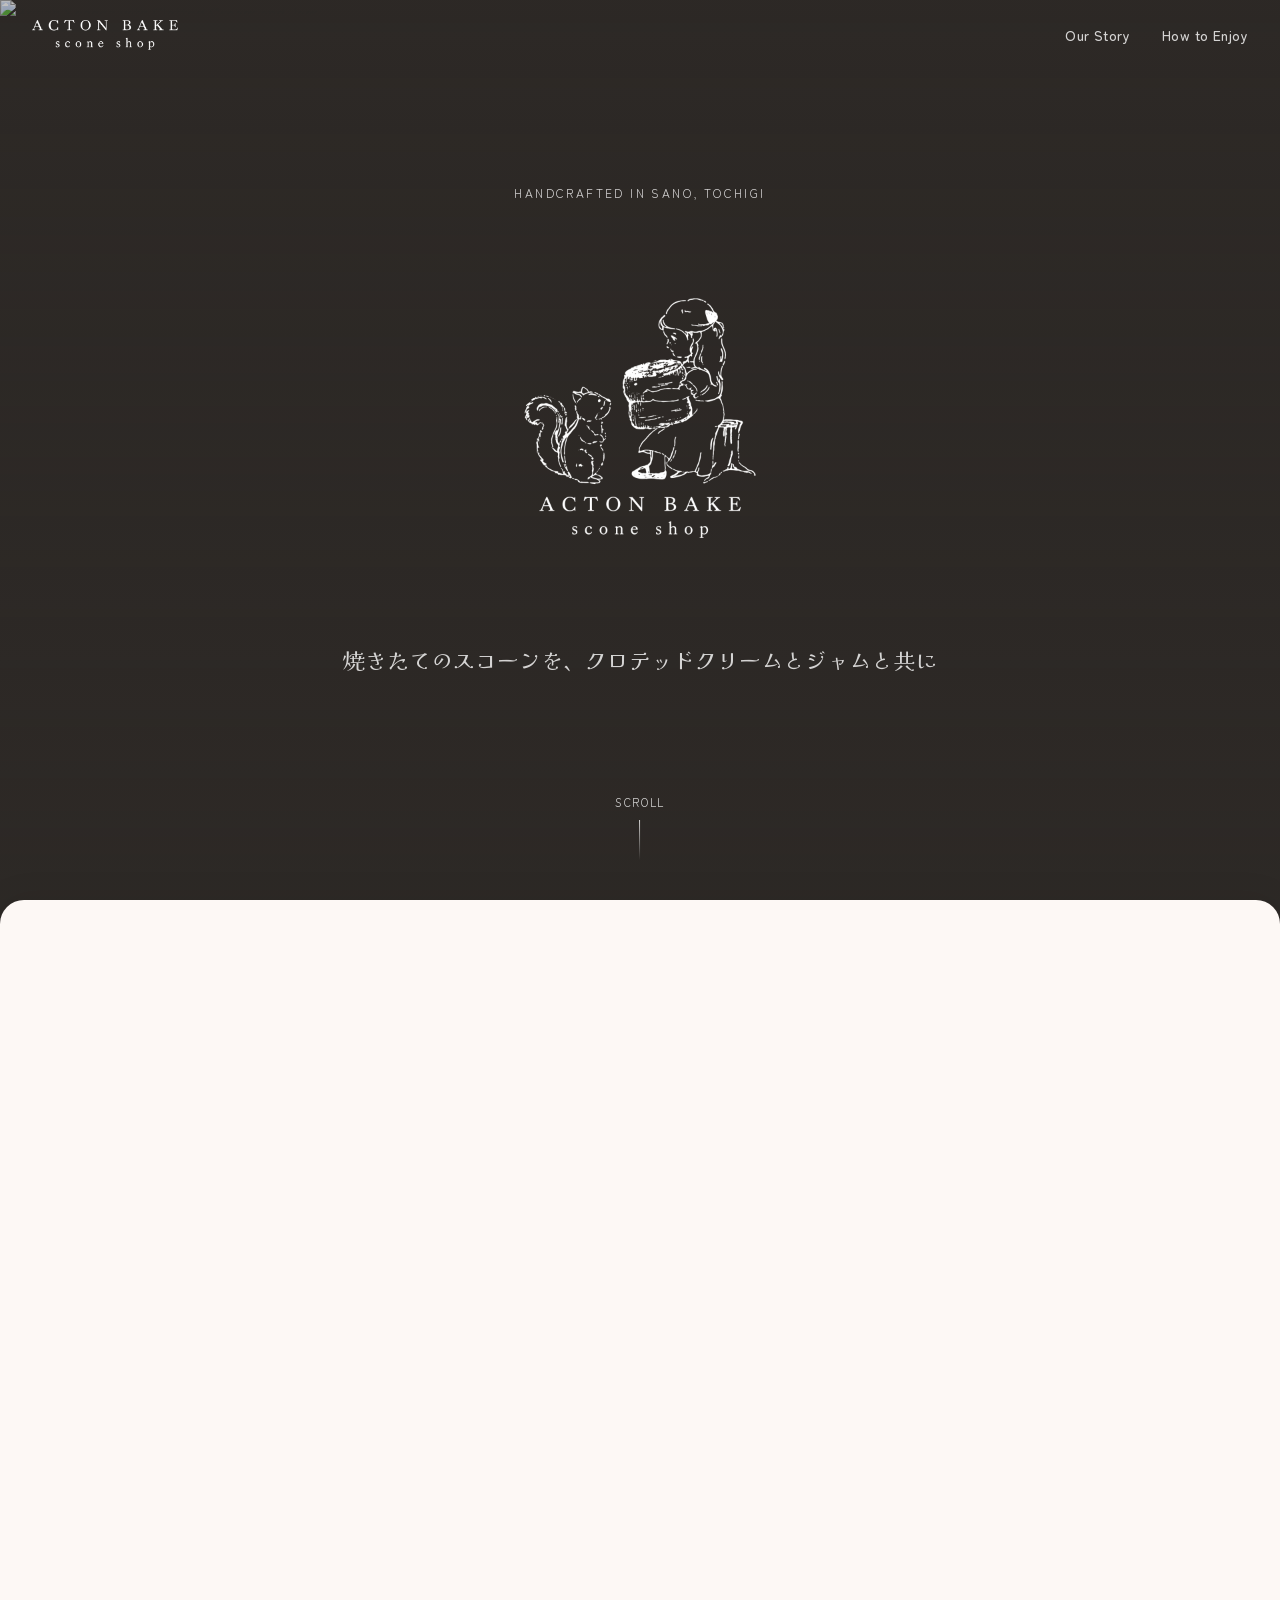
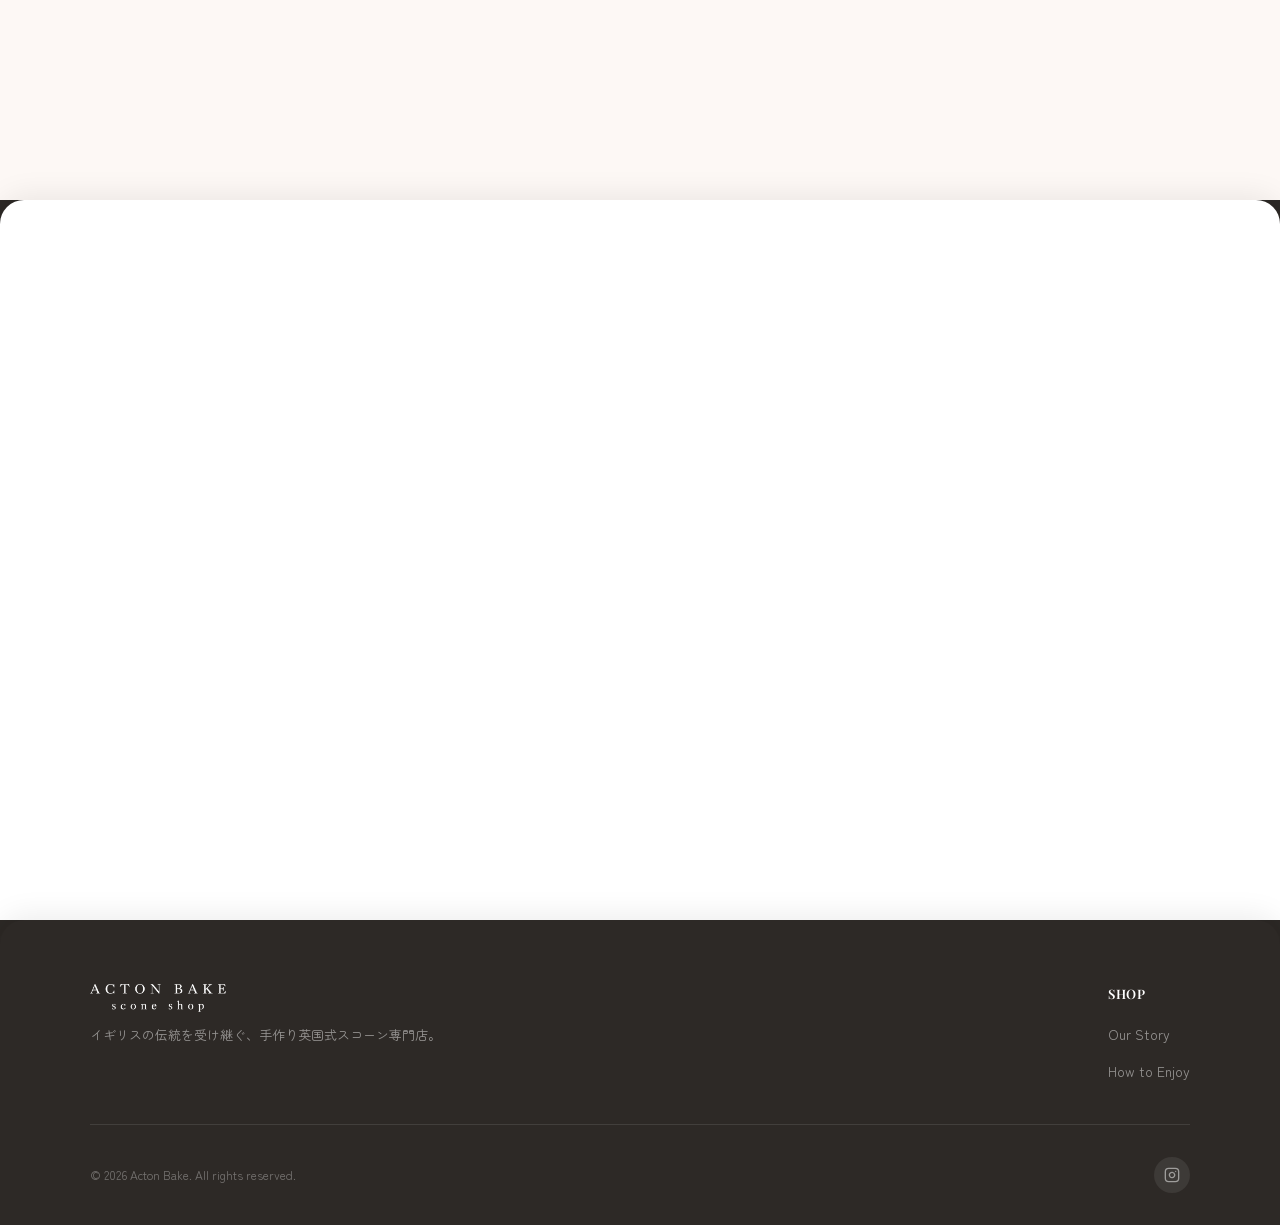
==== commit 692326e3: "first commit" ====
--- a/index.html
+++ b/index.html
@@ -1,34 +1,28 @@
 <!DOCTYPE html>
 <html lang="ja">
 <head>
-  <title>ACTON BAKE - 英国式スコーン専門店</title>
+  <title>Acton Bake - 英国式スコーン専門店</title>
   <meta charset="UTF-8">
   <meta name="viewport" content="width=device-width, initial-scale=1.0, maximum-scale=1.0, user-scalable=no, viewport-fit=cover"/>
   <meta name="description" content="イギリスの伝統を受け継ぐ、手作り英国式スコーン専門店。栃木県佐野市で焼きたてのスコーンを提供しています。"/>
-  <meta name="keywords" content="アクトン,スコーン,英国式スコーン,イングリッシュ,ブリティッシュ,栃木県,佐野市,クロテッドクリーム,ジャム,手作りスコーン,アフタヌーンティー,ナイトティー,スイーツ,さのまる,佐野アウトレット,佐野らーめん,佐野厄除け大師"/>
+  <meta name="keywords" content="アクトン,スコーン,英国式スコーン,ブリティッシュ,栃木県,佐野市,クロテッドクリーム,ジャム,手作りスコーン,アフタヌーンティー,さのまる,佐野アウトレット,佐野らーめん,佐野厄除け大師"/>
   <meta name="author" content="FRAGMENT, LLC."/>
   <meta name="robots" content="index, follow"/>
-  <meta property="og:title" content="ACTON BAKE - 英国式スコーン専門店"/>
-  <meta property="og:site_name" content="ACTON BAKE"/>
+  <meta property="og:title" content="Acton Bake - 英国式スコーン専門店"/>
+  <meta property="og:site_name" content="Acton Bake"/>
   <meta property="og:description" content="イギリスの伝統を受け継ぐ、手作り英国式スコーン専門店。栃木県佐野市で焼きたてのスコーンを提供しています。"/>
   <meta property="og:image" content="https://actonbake.com/images/logo.png"/>
-  <meta property="og:image:width" content="1200"/>
-  <meta property="og:image:height" content="1200"/>
-  <meta property="og:image:alt" content="ACTON BAKE - 英国式スコーン専門店のロゴ"/>
   <meta property="og:url" content="https://actonbake.com"/>
   <meta property="og:type" content="website"/>
   <meta property="og:locale" content="ja_JP"/>
   <meta name="twitter:card" content="summary_large_image"/>
-  <meta name="twitter:title" content="ACTON BAKE - 英国式スコーン専門店"/>
+  <meta name="twitter:title" content="Acton Bake - 英国式スコーン専門店"/>
   <meta name="twitter:description" content="イギリスの伝統を受け継ぐ、手作り英国式スコーン専門店。栃木県佐野市で焼きたてのスコーンを提供しています。"/>
   <meta name="twitter:image" content="https://actonbake.com/images/logo.png"/>
   <meta name="twitter:site" content="@actonbake"/>
   <meta name="twitter:creator" content="@actonbake"/>
-  <meta name="apple-mobile-web-app-title" content="ACTONBAKE"/>
-  <meta name="theme-color" content="#FDF8F5"/>
+  <meta name="apple-mobile-web-app-title" content="ActonBake"/>
   <link rel="alternate" hreflang="ja" href="https://actonbake.com">
-  <link rel="alternate" hreflang="x-default" href="https://actonbake.com">
-  <link rel="sitemap" type="application/xml" href="/sitemap.xml">
   <link rel="icon" type="image/png" href="images/favicon-96x96.png" sizes="96x96" />
   <link rel="icon" type="image/svg+xml" href="images/favicon.svg" />
   <link rel="shortcut icon" href="images/favicon.ico" />
@@ -46,13 +40,12 @@
   <!-- ======== Top Navigation ======== -->
   <nav class="topnav" id="topnav">
     <a href="#" class="topnav-logo">
-      <img src="images/logo-text.png" alt="ACTON BAKE - 栃木県佐野市の英国式スコーン専門店" class="topnav-logo-img">
+      <img src="images/logo-text.png" alt="Acton Bake - 栃木県佐野市の英国式スコーン専門店" class="topnav-logo-img">
     </a>
     <ul class="topnav-links">
       <!--<li><a href="#products">Menu</a></li>-->
       <li><a href="#story">Our Story</a></li>
       <li><a href="#enjoy">How to Enjoy</a></li>
-      <li><a href="#faq">FAQ</a></li>
       <!--<li><a href="#access">Access</a></li>-->
       <!--<li><button class="topnav-cta">Order Now</button></li>-->
     </ul>
@@ -66,12 +59,12 @@
   <!-- ======== Section 1: Hero ======== -->
   <section class="section-hero" id="hero">
     <div class="hero-bg">
-      <img src="https://plus.unsplash.com/premium_photo-1680172800007-469e65c6a026?w=1600&h=1000&fit=crop&q=80" alt="クロテッドクリームとジャムを添えた焼きたての英国式スコーン" width="1600" height="1000" fetchpriority="high">
+      <img src="https://plus.unsplash.com/premium_photo-1680172800007-469e65c6a026?w=1600&h=1000&fit=crop&q=80" alt="British Scones with Clotted Cream and Jam">
     </div>
     <div class="hero-overlay"></div>
     <div class="hero-content">
       <p class="hero-tagline">Handcrafted in Sano, Tochigi</p>
-      <h1 title="ACTON BAKE - 英国式スコーン専門店"><img src="images/logo.png" alt="ACTON BAKE - 英国式スコーン専門店" class="hero-logo"></h1>
+      <h1 title="Acton Bake - 英国式スコーン専門店"><img src="images/logo.png" alt="Acton Bake - 英国式スコーン専門店" class="hero-logo"></h1>
       <p class="hero-subtitle">焼きたてのスコーンを、クロテッドクリームとジャムと共に</p>
     </div>
     <div class="hero-scroll-hint">
@@ -365,8 +358,8 @@
   <div class="card-section card-section--cream section-story" id="story">
     <div class="story-layout">
       <div class="story-image-stack fade-up">
-        <img src="images/scone1.jpg" alt="ACTON BAKEの焼きたて英国式スコーン" width="1440" height="1440" loading="lazy">
-        <img src="images/scone2.jpg" alt="クロテッドクリームとジャムをのせたスコーン" width="1440" height="1911" loading="lazy">
+        <img src="images/scone1.jpg" alt="Freshly baked scones">
+        <img src="images/scone2.jpg" alt="Scone with cream and jam">
       </div>
       <div class="story-text fade-up">
         <span class="section-label">Our Story</span>
@@ -508,39 +501,12 @@
     </div>
   </div>-->
 
-  <!-- ======== Section 5.5: FAQ ======== -->
-  <div class="card-section card-section--cream section-faq" id="faq">
-    <div class="section-header fade-up">
-      <span class="section-label">FAQ</span>
-      <h2 class="section-title">よくあるご質問</h2>
-      <p class="section-description">ご来店前によくいただくご質問をまとめました</p>
-    </div>
-    <div class="faq-list fade-up">
-      <details class="faq-item">
-        <summary>お店はどちらにありますか？</summary>
-        <p>佐野市伊賀町74-1にあります。JR両毛線・東武佐野線の佐野駅から徒歩3分です。</p>
-      </details>
-      <details class="faq-item">
-        <summary>定休日はありますか？</summary>
-        <p>定休日は決まっておらず、不定休です。</p>
-      </details>
-      <details class="faq-item">
-        <summary>通信販売はありますか？</summary>
-        <p>現在、通信販売は行っておりませんが、将来的にはオンラインショップの開設も検討しています。</p>
-      </details>
-      <details class="faq-item">
-        <summary>支払い方法は何がありますか？</summary>
-        <p>クレジットカードおよび電子決済でお支払いいただけます。現金でのお支払いには対応しておりません。</p>
-      </details>
-    </div>
-  </div>
-
   <!-- ======== Section 6: Footer (Dark Card) ======== -->
   <div class="card-section card-section--dark section-footer">
     <div class="footer-inner">
       <div class="footer-top">
         <div class="footer-brand">
-          <img src="images/logo-text.png" alt="ACTON BAKE" class="topnav-logo-img" width="994" height="204" loading="lazy">
+          <img src="images/logo-text.png" alt="Acton Bake" class="topnav-logo-img">
           <p>イギリスの伝統を受け継ぐ、手作り英国式スコーン専門店。</p>
         </div>
         <div class="footer-links-group">
@@ -559,7 +525,6 @@
             <ul>
               <li><a href="#story">Our Story</a></li>
               <li><a href="#enjoy">How to Enjoy</a></li>
-              <li><a href="#faq">FAQ</a></li>
               <!--<li><a href="#">Cart</a></li>
               <li><a href="#">Account</a></li>-->
             </ul>
@@ -567,7 +532,7 @@
         </div>
       </div>
       <div class="footer-bottom">
-        <p>&copy; 2026 ACTON BAKE. All rights reserved.</p>
+        <p>&copy; 2026 Acton Bake. All rights reserved.</p>
         <div class="footer-social">
           <a href="https://instagram.com/acton.scone" aria-label="Instagram">
             <svg xmlns="http://www.w3.org/2000/svg" viewBox="0 0 24 24" fill="none" stroke="currentColor" stroke-width="2" stroke-linecap="round" stroke-linejoin="round"><rect x="2" y="2" width="20" height="20" rx="5" ry="5"/><path d="M16 11.37A4 4 0 1 1 12.63 8 4 4 0 0 1 16 11.37z"/><line x1="17.5" y1="6.5" x2="17.51" y2="6.5"/></svg>
@@ -585,8 +550,7 @@
     {
       "@type": ["Bakery", "CafeOrCoffeeShop"],
       "@id": "https://actonbake.com/#store",
-      "name": "ACTON BAKE - 英国式スコーン専門店",
-      "alternateName": ["アクトンベイク", "ACTON BAKE"],
+      "name": "Acton Bake - 英国式スコーン専門店",
       "description": "イギリスの伝統を受け継ぐ、手作り英国式スコーン専門店。栃木県佐野市で焼きたてのスコーンをクロテッドクリームとジャムと共に提供しています。",
       "image": [
         "https://actonbake.com/images/logo.png",
@@ -620,7 +584,7 @@
       "@type": "WebSite",
       "@id": "https://actonbake.com/#website",
       "url": "https://actonbake.com",
-      "name": "ACTON BAKE",
+      "name": "Acton Bake",
       "publisher": {
         "@id": "https://fragment.co.jp/#org"
       },
@@ -637,10 +601,10 @@
       "@type": "WebPage",
       "@id": "https://actonbake.com/#webpage",
       "url": "https://actonbake.com",
-      "name": "ACTON BAKE - 英国式スコーン専門店",
+      "name": "Acton Bake - 英国式スコーン専門店",
       "description": "イギリスの伝統を受け継ぐ、手作り英国式スコーン専門店。栃木県佐野市で焼きたてのスコーンを提供しています。",
       "datePublished": "2026-04-01T09:00:00+09:00",
-      "dateModified": "2026-07-25T09:00:00+09:00",
+      "dateModified": "2026-04-01T09:00:00+09:00",
       "isPartOf": {
         "@id": "https://actonbake.com/#website"
       },
--- a/style.css
+++ b/style.css
@@ -992,73 +992,6 @@
 }
 
 /* ========================================
-    Section: FAQ
-    ======================================== */
-.section-faq {
-    padding: var(--space-16) var(--space-8);
-    min-height: 60vh;
-}
-
-.faq-list {
-    max-width: 720px;
-    margin: 0 auto;
-    display: flex;
-    flex-direction: column;
-    gap: var(--space-4);
-}
-
-.faq-item {
-    background: var(--bg-surface);
-    border: 2px solid var(--border-light);
-    border-radius: var(--radius-lg);
-    transition: all var(--transition-normal);
-}
-
-.faq-item:hover,
-.faq-item[open] {
-    border-color: var(--accent-primary);
-    box-shadow: var(--shadow-sm);
-}
-
-.faq-item summary {
-    cursor: pointer;
-    list-style: none;
-    display: flex;
-    align-items: center;
-    justify-content: space-between;
-    gap: var(--space-4);
-    padding: var(--space-5) var(--space-6);
-    font-family: var(--font-display);
-    font-size: 15px;
-    font-weight: 600;
-    color: var(--text-primary);
-}
-
-.faq-item summary::-webkit-details-marker {
-    display: none;
-}
-
-.faq-item summary::after {
-    content: "+";
-    flex-shrink: 0;
-    font-size: 20px;
-    line-height: 1;
-    color: var(--accent-primary);
-    transition: transform var(--transition-fast);
-}
-
-.faq-item[open] summary::after {
-    content: "\2212";
-}
-
-.faq-item p {
-    padding: 0 var(--space-6) var(--space-5);
-    font-size: 14px;
-    line-height: 1.8;
-    color: var(--text-secondary);
-}
-
-/* ========================================
     Responsive - Tablet
     ======================================== */
 @media (max-width: 1024px) {
@@ -1119,7 +1052,6 @@
     .section-story,
     .section-enjoy,
     .section-access,
-    .section-faq,
     .section-footer {
     padding-left: var(--space-5);
     padding-right: var(--space-5);
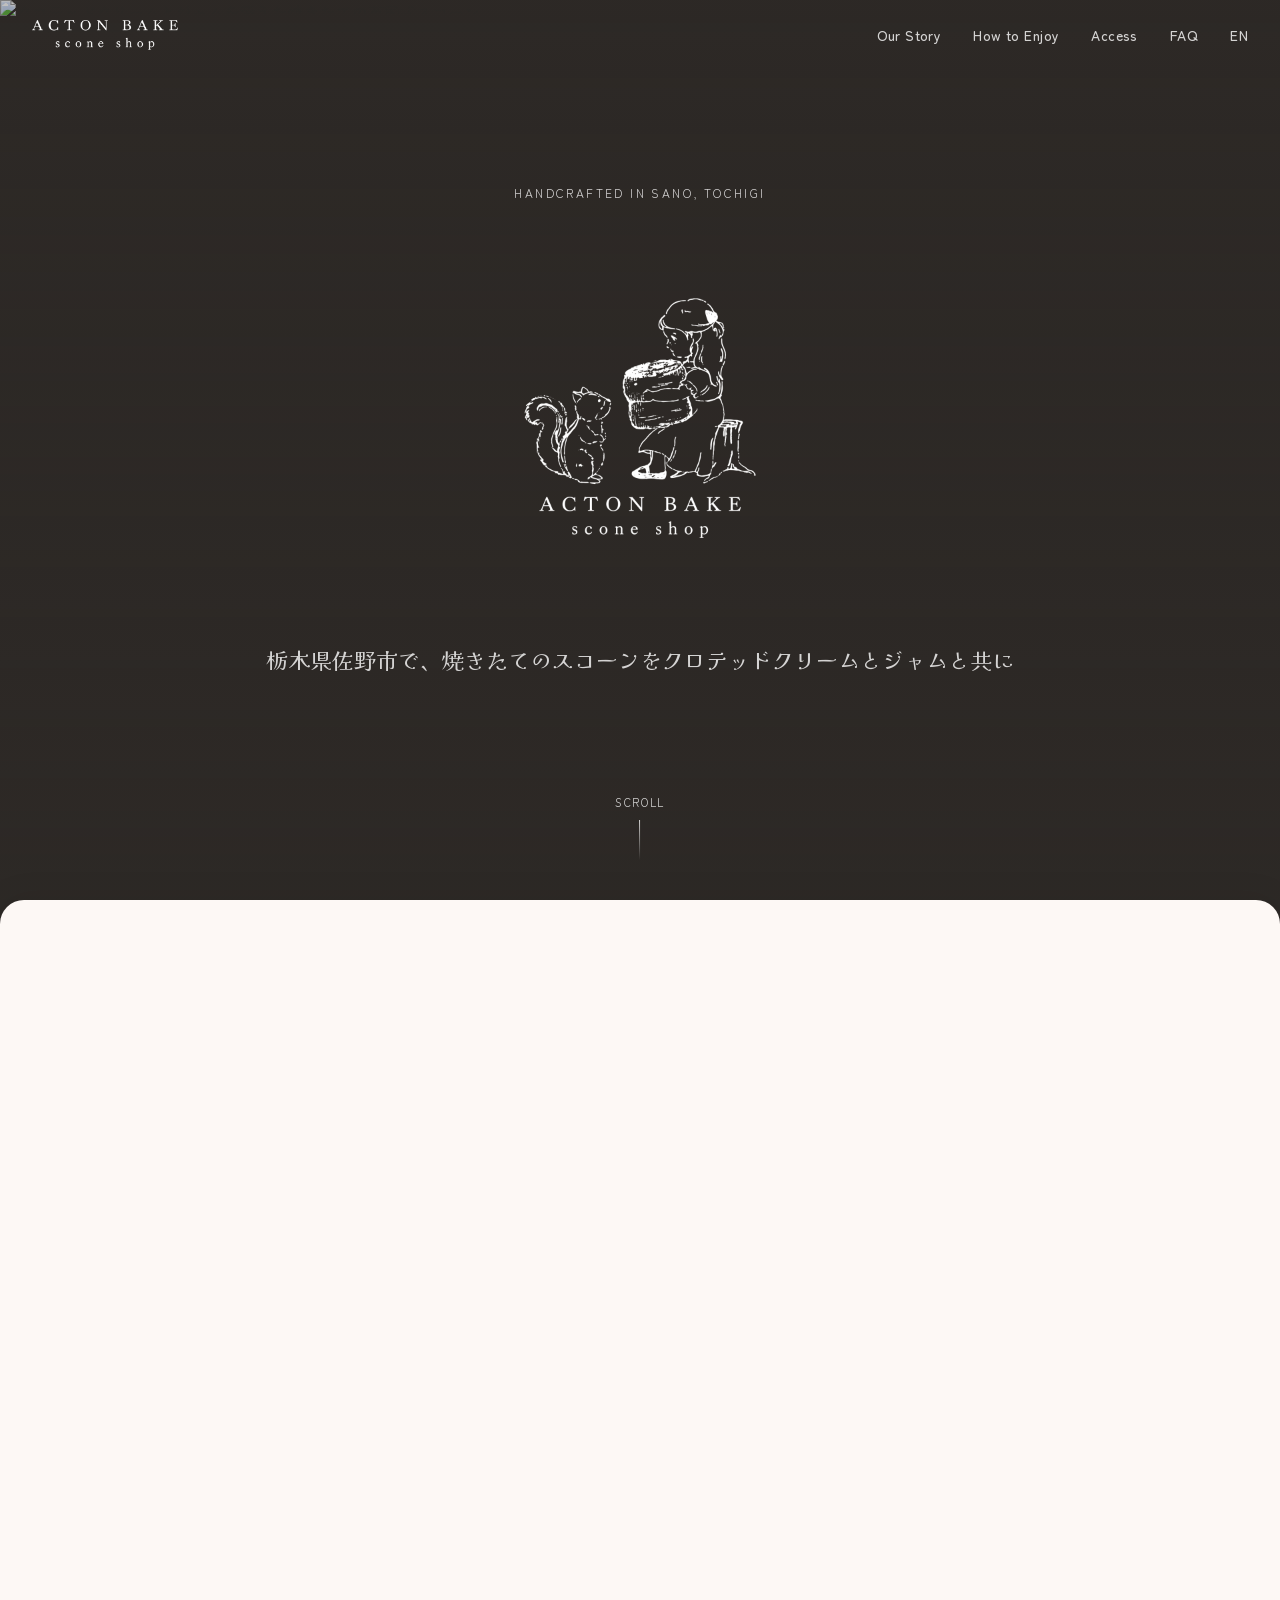
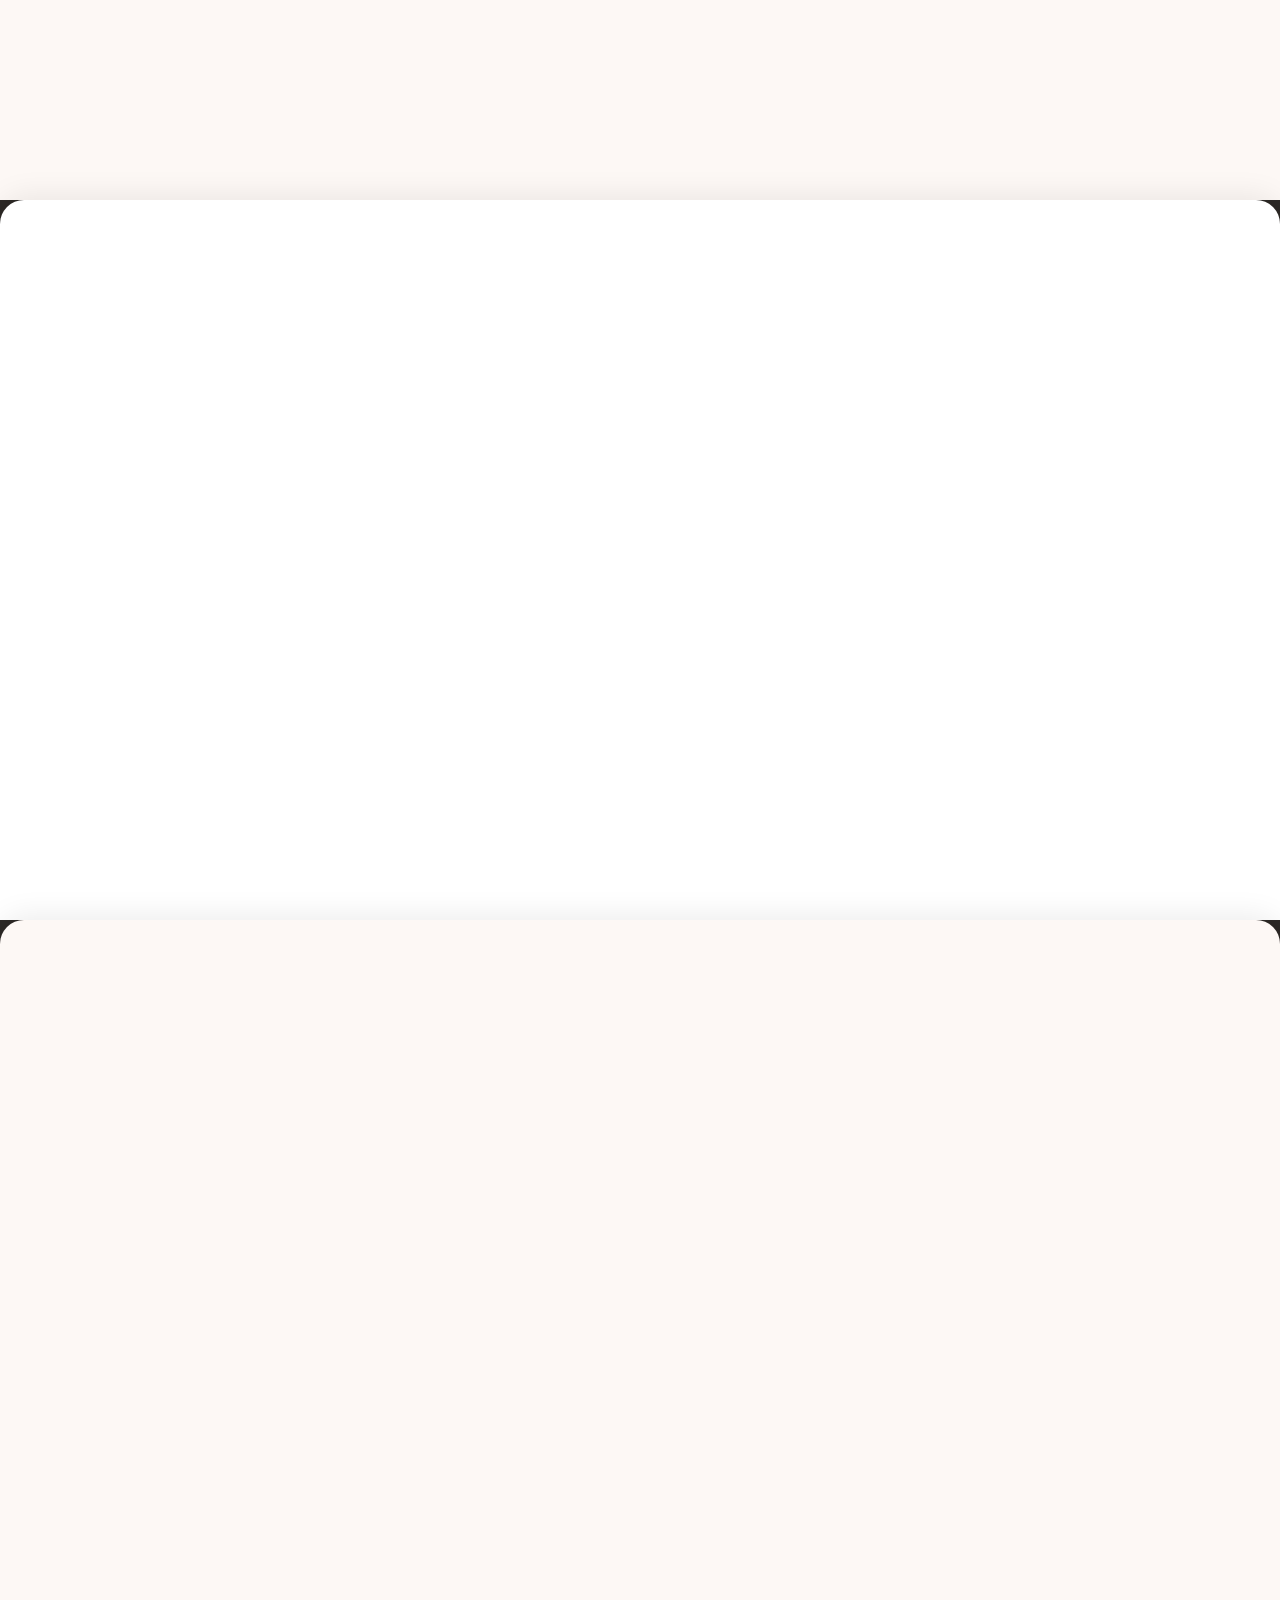
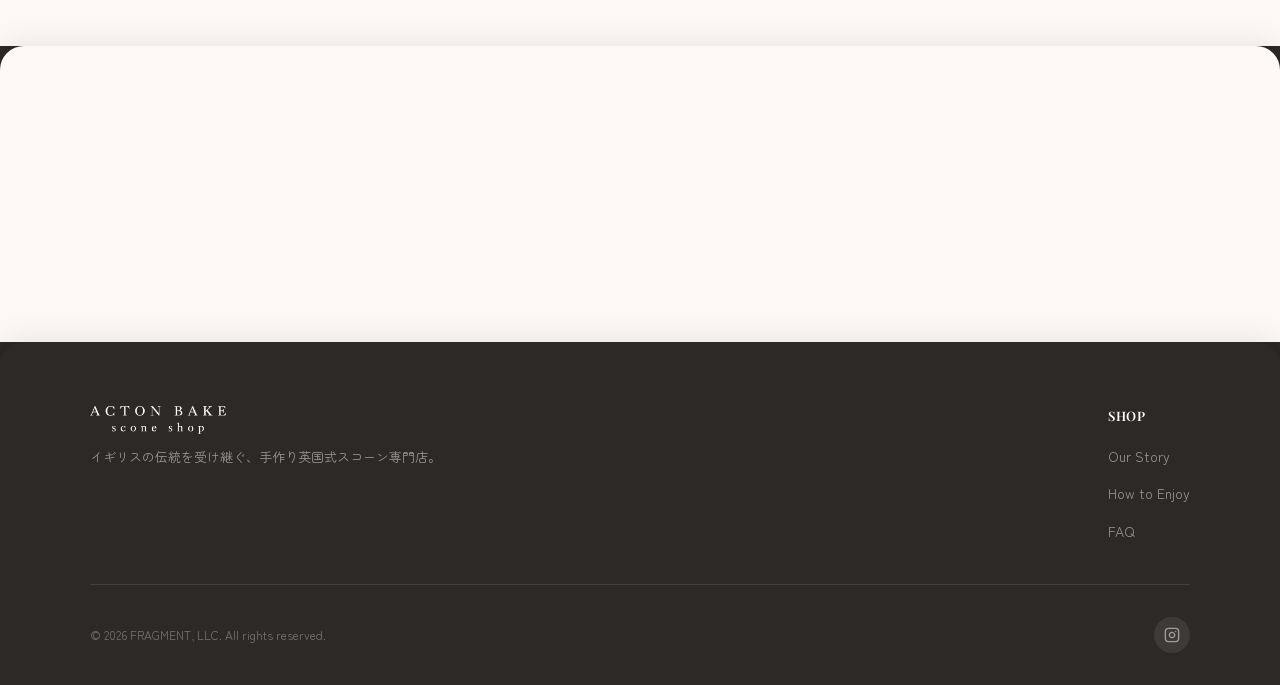
==== commit 28d2ee48: "feat: add multi langs" ====
--- a/index.html
+++ b/index.html
@@ -1,723 +1,24 @@
 <!DOCTYPE html>
 <html lang="ja">
 <head>
-  <title>Acton Bake - 英国式スコーン専門店</title>
+  <title>ACTON BAKE - 栃木県佐野市の英国式スコーン専門店</title>
   <meta charset="UTF-8">
-  <meta name="viewport" content="width=device-width, initial-scale=1.0, maximum-scale=1.0, user-scalable=no, viewport-fit=cover"/>
-  <meta name="description" content="イギリスの伝統を受け継ぐ、手作り英国式スコーン専門店。栃木県佐野市で焼きたてのスコーンを提供しています。"/>
-  <meta name="keywords" content="アクトン,スコーン,英国式スコーン,ブリティッシュ,栃木県,佐野市,クロテッドクリーム,ジャム,手作りスコーン,アフタヌーンティー,さのまる,佐野アウトレット,佐野らーめん,佐野厄除け大師"/>
-  <meta name="author" content="FRAGMENT, LLC."/>
-  <meta name="robots" content="index, follow"/>
-  <meta property="og:title" content="Acton Bake - 英国式スコーン専門店"/>
-  <meta property="og:site_name" content="Acton Bake"/>
-  <meta property="og:description" content="イギリスの伝統を受け継ぐ、手作り英国式スコーン専門店。栃木県佐野市で焼きたてのスコーンを提供しています。"/>
-  <meta property="og:image" content="https://actonbake.com/images/logo.png"/>
-  <meta property="og:url" content="https://actonbake.com"/>
-  <meta property="og:type" content="website"/>
-  <meta property="og:locale" content="ja_JP"/>
-  <meta name="twitter:card" content="summary_large_image"/>
-  <meta name="twitter:title" content="Acton Bake - 英国式スコーン専門店"/>
-  <meta name="twitter:description" content="イギリスの伝統を受け継ぐ、手作り英国式スコーン専門店。栃木県佐野市で焼きたてのスコーンを提供しています。"/>
-  <meta name="twitter:image" content="https://actonbake.com/images/logo.png"/>
-  <meta name="twitter:site" content="@actonbake"/>
-  <meta name="twitter:creator" content="@actonbake"/>
-  <meta name="apple-mobile-web-app-title" content="ActonBake"/>
-  <link rel="alternate" hreflang="ja" href="https://actonbake.com">
-  <link rel="icon" type="image/png" href="images/favicon-96x96.png" sizes="96x96" />
-  <link rel="icon" type="image/svg+xml" href="images/favicon.svg" />
-  <link rel="shortcut icon" href="images/favicon.ico" />
-  <link rel="apple-touch-icon" sizes="180x180" href="images/apple-touch-icon.png" />
-  <link rel="manifest" href="site.webmanifest" />
-  <link rel="canonical" href="https://actonbake.com"/>
-  <link rel="preconnect" href="https://fonts.googleapis.com" crossorigin/>
-  <link rel="preconnect" href="https://fonts.gstatic.com" crossorigin/>
-  <link href="https://fonts.googleapis.com/css2?family=DM+Serif+Display:ital@0;1&family=Playfair+Display:ital,wght@0,400;0,500;0,600;0,700;1,400&family=Kaisei+Decol:wght@400;500;700&family=Zen+Maru+Gothic:wght@400;500;700&display=swap" rel="stylesheet"/>
-  <link rel="stylesheet" href="style.css"/>
-  <script src="https://cdn.jsdelivr.net/npm/gsap@3.12.7/dist/gsap.min.js"></script>
-  <script src="https://cdn.jsdelivr.net/npm/gsap@3.12.7/dist/ScrollTrigger.min.js"></script>
+  <meta name="viewport" content="width=device-width, initial-scale=1.0"/>
+  <meta http-equiv="refresh" content="0; url=/ja/"/>
+  <link rel="canonical" href="https://actonbake.com/ja/"/>
+  <link rel="alternate" hreflang="ja" href="https://actonbake.com/ja/">
+  <link rel="alternate" hreflang="en" href="https://actonbake.com/en/">
+  <link rel="alternate" hreflang="x-default" href="https://actonbake.com/ja/">
+  <link rel="icon" href="/images/favicon.ico" sizes="16x16 32x32 48x48" />
+  <link rel="icon" type="image/png" href="/images/favicon-16x16.png" sizes="16x16" />
+  <link rel="icon" type="image/png" href="/images/favicon-32x32.png" sizes="32x32" />
+  <link rel="icon" type="image/png" href="/images/favicon-48x48.png" sizes="48x48" />
+  <link rel="icon" type="image/png" href="/images/favicon-96x96.png" sizes="96x96" />
+  <link rel="icon" type="image/svg+xml" href="/images/favicon.svg" />
+  <link rel="shortcut icon" href="/images/favicon.ico" />
+  <script>location.replace("/ja/");</script>
 </head>
 <body>
-  <!-- ======== Top Navigation ======== -->
-  <nav class="topnav" id="topnav">
-    <a href="#" class="topnav-logo">
-      <img src="images/logo-text.png" alt="Acton Bake - 栃木県佐野市の英国式スコーン専門店" class="topnav-logo-img">
-    </a>
-    <ul class="topnav-links">
-      <!--<li><a href="#products">Menu</a></li>-->
-      <li><a href="#story">Our Story</a></li>
-      <li><a href="#enjoy">How to Enjoy</a></li>
-      <!--<li><a href="#access">Access</a></li>-->
-      <!--<li><button class="topnav-cta">Order Now</button></li>-->
-    </ul>
-    <button class="menu-toggle" aria-label="Toggle menu">
-      <svg xmlns="http://www.w3.org/2000/svg" fill="none" viewBox="0 0 24 24" stroke="currentColor">
-        <path stroke-linecap="round" stroke-linejoin="round" stroke-width="2" d="M4 6h16M4 12h16M4 18h16" />
-      </svg>
-    </button>
-  </nav>
-
-  <!-- ======== Section 1: Hero ======== -->
-  <section class="section-hero" id="hero">
-    <div class="hero-bg">
-      <img src="https://plus.unsplash.com/premium_photo-1680172800007-469e65c6a026?w=1600&h=1000&fit=crop&q=80" alt="British Scones with Clotted Cream and Jam">
-    </div>
-    <div class="hero-overlay"></div>
-    <div class="hero-content">
-      <p class="hero-tagline">Handcrafted in Sano, Tochigi</p>
-      <h1 title="Acton Bake - 英国式スコーン専門店"><img src="images/logo.png" alt="Acton Bake - 英国式スコーン専門店" class="hero-logo"></h1>
-      <p class="hero-subtitle">焼きたてのスコーンを、クロテッドクリームとジャムと共に</p>
-    </div>
-    <div class="hero-scroll-hint">
-      <span>Scroll</span>
-      <div class="scroll-line"></div>
-    </div>
-  </section>
-
-  <!-- ======== Section 2: Products (Card Peel) ======== -->
-  <!--<div class="card-section card-section--white section-products" id="products">
-    <div class="section-header fade-up">
-      <span class="section-label">Our Scones</span>
-      <h2 class="section-title">British Scone Collection</h2>
-      <p class="section-description">伝統的なレシピと厳選素材で作る、本格英国式スコーン</p>
-    </div>
-
-    <div class="filter-bar fade-up">
-      <button class="filter-btn active">All</button>
-      <button class="filter-btn">Plain</button>
-      <button class="filter-btn">Fruit</button>
-      <button class="filter-btn">Cheese</button>
-      <button class="filter-btn">Chocolate</button>
-      <button class="filter-btn">Herb</button>
-    </div>
-
-    <div class="product-grid">
-      <article class="product-card fade-up">
-        <div class="card-inner">
-          <div class="card-front">
-            <div class="product-image-container">
-              <img src="https://images.unsplash.com/photo-1558961363-fa8fdf82db35?w=400&h=400&fit=crop" alt="Classic Plain Scone" class="product-image">
-              <span class="product-badge popular">No.1</span>
-              <div class="speech-bubble">パカッ</div>
-            </div>
-            <div class="product-info">
-              <div class="product-category">Plain</div>
-              <h3 class="product-name">クラシック プレーン</h3>
-              <div class="product-price-row">
-                <span class="product-price">&yen;320</span>
-                <span class="product-rating">
-                  <svg xmlns="http://www.w3.org/2000/svg" viewBox="0 0 24 24"><path d="M12 2l3.09 6.26L22 9.27l-5 4.87 1.18 6.88L12 17.77l-6.18 3.25L7 14.14 2 9.27l6.91-1.01L12 2z"/></svg>
-                  4.9
-                </span>
-              </div>
-            </div>
-          </div>
-          <div class="card-back">
-            <div class="product-image-container">
-              <img src="https://images.unsplash.com/photo-1597733153203-a54d0fbc47de?w=400&h=400&fit=crop" alt="Open Scone with Cream" class="product-image">
-            </div>
-            <div class="card-back-content">
-              <div class="card-back-title">ふわっ サクッ</div>
-              <div class="card-back-description">クロテッドクリームとストロベリージャムを添えて</div>
-              <button class="card-back-btn">カートに入れる</button>
-            </div>
-          </div>
-        </div>
-      </article>
-
-      <article class="product-card fade-up">
-        <div class="card-inner">
-          <div class="card-front">
-            <div class="product-image-container">
-              <img src="https://images.unsplash.com/photo-1586444248879-bc604bc77149?w=400&h=400&fit=crop" alt="Raisin Scone" class="product-image">
-              <span class="product-badge new">New</span>
-              <div class="speech-bubble">ふわっ</div>
-            </div>
-            <div class="product-info">
-              <div class="product-category">Fruit</div>
-              <h3 class="product-name">レーズン スコーン</h3>
-              <div class="product-price-row">
-                <span class="product-price">&yen;380</span>
-                <span class="product-rating">
-                  <svg xmlns="http://www.w3.org/2000/svg" viewBox="0 0 24 24"><path d="M12 2l3.09 6.26L22 9.27l-5 4.87 1.18 6.88L12 17.77l-6.18 3.25L7 14.14 2 9.27l6.91-1.01L12 2z"/></svg>
-                  4.8
-                </span>
-              </div>
-            </div>
-          </div>
-          <div class="card-back">
-            <div class="product-image-container">
-              <img src="https://images.unsplash.com/photo-1597733153203-a54d0fbc47de?w=400&h=400&fit=crop" alt="Open Scone" class="product-image">
-            </div>
-            <div class="card-back-content">
-              <div class="card-back-title">しっとり</div>
-              <div class="card-back-description">カリフォルニア産レーズンがたっぷり</div>
-              <button class="card-back-btn">カートに入れる</button>
-            </div>
-          </div>
-        </div>
-      </article>
-
-      <article class="product-card fade-up">
-        <div class="card-inner">
-          <div class="card-front">
-            <div class="product-image-container">
-              <img src="https://images.unsplash.com/photo-1509365465985-25d11c17e812?w=400&h=400&fit=crop" alt="Cheese Scone" class="product-image">
-              <div class="speech-bubble">サクッ</div>
-            </div>
-            <div class="product-info">
-              <div class="product-category">Cheese</div>
-              <h3 class="product-name">チェダーチーズ</h3>
-              <div class="product-price-row">
-                <span class="product-price">&yen;420</span>
-                <span class="product-rating">
-                  <svg xmlns="http://www.w3.org/2000/svg" viewBox="0 0 24 24"><path d="M12 2l3.09 6.26L22 9.27l-5 4.87 1.18 6.88L12 17.77l-6.18 3.25L7 14.14 2 9.27l6.91-1.01L12 2z"/></svg>
-                  4.7
-                </span>
-              </div>
-            </div>
-          </div>
-          <div class="card-back">
-            <div class="product-image-container">
-              <img src="https://images.unsplash.com/photo-1597733153203-a54d0fbc47de?w=400&h=400&fit=crop" alt="Open Scone" class="product-image">
-            </div>
-            <div class="card-back-content">
-              <div class="card-back-title">とろ〜り</div>
-              <div class="card-back-description">イギリス産チェダーチーズの濃厚な味わい</div>
-              <button class="card-back-btn">カートに入れる</button>
-            </div>
-          </div>
-        </div>
-      </article>
-
-      <article class="product-card fade-up">
-        <div class="card-inner">
-          <div class="card-front">
-            <div class="product-image-container">
-              <img src="https://images.unsplash.com/photo-1499636136210-6f4ee915583e?w=400&h=400&fit=crop" alt="Chocolate Chip Scone" class="product-image">
-              <span class="product-badge">期間限定</span>
-              <div class="speech-bubble">パカッ</div>
-            </div>
-            <div class="product-info">
-              <div class="product-category">Chocolate</div>
-              <h3 class="product-name">チョコチップ</h3>
-              <div class="product-price-row">
-                <span class="product-price">&yen;400</span>
-                <span class="product-rating">
-                  <svg xmlns="http://www.w3.org/2000/svg" viewBox="0 0 24 24"><path d="M12 2l3.09 6.26L22 9.27l-5 4.87 1.18 6.88L12 17.77l-6.18 3.25L7 14.14 2 9.27l6.91-1.01L12 2z"/></svg>
-                  4.9
-                </span>
-              </div>
-            </div>
-          </div>
-          <div class="card-back">
-            <div class="product-image-container">
-              <img src="https://images.unsplash.com/photo-1597733153203-a54d0fbc47de?w=400&h=400&fit=crop" alt="Open Scone" class="product-image">
-            </div>
-            <div class="card-back-content">
-              <div class="card-back-title">甘〜い</div>
-              <div class="card-back-description">ベルギー産チョコレートチップがゴロゴロ</div>
-              <button class="card-back-btn">カートに入れる</button>
-            </div>
-          </div>
-        </div>
-      </article>
-
-      <article class="product-card fade-up">
-        <div class="card-inner">
-          <div class="card-front">
-            <div class="product-image-container">
-              <img src="https://images.unsplash.com/photo-1464349095431-e9a21285b5f3?w=400&h=400&fit=crop" alt="Cranberry Scone" class="product-image">
-              <div class="speech-bubble">ふわぁ</div>
-            </div>
-            <div class="product-info">
-              <div class="product-category">Fruit</div>
-              <h3 class="product-name">クランベリー</h3>
-              <div class="product-price-row">
-                <span class="product-price">&yen;380</span>
-                <span class="product-rating">
-                  <svg xmlns="http://www.w3.org/2000/svg" viewBox="0 0 24 24"><path d="M12 2l3.09 6.26L22 9.27l-5 4.87 1.18 6.88L12 17.77l-6.18 3.25L7 14.14 2 9.27l6.91-1.01L12 2z"/></svg>
-                  4.6
-                </span>
-              </div>
-            </div>
-          </div>
-          <div class="card-back">
-            <div class="product-image-container">
-              <img src="https://images.unsplash.com/photo-1597733153203-a54d0fbc47de?w=400&h=400&fit=crop" alt="Open Scone" class="product-image">
-            </div>
-            <div class="card-back-content">
-              <div class="card-back-title">甘酸っぱい</div>
-              <div class="card-back-description">ドライクランベリーの爽やかな酸味</div>
-              <button class="card-back-btn">カートに入れる</button>
-            </div>
-          </div>
-        </div>
-      </article>
-
-      <article class="product-card fade-up">
-        <div class="card-inner">
-          <div class="card-front">
-            <div class="product-image-container">
-              <img src="https://images.unsplash.com/photo-1587668178277-295251f900ce?w=400&h=400&fit=crop" alt="Rosemary Scone" class="product-image">
-              <span class="product-badge new">New</span>
-              <div class="speech-bubble">パカッ</div>
-            </div>
-            <div class="product-info">
-              <div class="product-category">Herb</div>
-              <h3 class="product-name">ローズマリー＆塩</h3>
-              <div class="product-price-row">
-                <span class="product-price">&yen;400</span>
-                <span class="product-rating">
-                  <svg xmlns="http://www.w3.org/2000/svg" viewBox="0 0 24 24"><path d="M12 2l3.09 6.26L22 9.27l-5 4.87 1.18 6.88L12 17.77l-6.18 3.25L7 14.14 2 9.27l6.91-1.01L12 2z"/></svg>
-                  4.5
-                </span>
-              </div>
-            </div>
-          </div>
-          <div class="card-back">
-            <div class="product-image-container">
-              <img src="https://images.unsplash.com/photo-1597733153203-a54d0fbc47de?w=400&h=400&fit=crop" alt="Open Scone" class="product-image">
-            </div>
-            <div class="card-back-content">
-              <div class="card-back-title">香り豊か</div>
-              <div class="card-back-description">フレッシュローズマリーとマルドンの塩</div>
-              <button class="card-back-btn">カートに入れる</button>
-            </div>
-          </div>
-        </div>
-      </article>
-
-      <article class="product-card fade-up">
-        <div class="card-inner">
-          <div class="card-front">
-            <div class="product-image-container">
-              <img src="https://images.unsplash.com/photo-1551024506-0bccd828d307?w=400&h=400&fit=crop" alt="Earl Grey Scone" class="product-image">
-              <span class="product-badge popular">人気</span>
-              <div class="speech-bubble">ふわっ</div>
-            </div>
-            <div class="product-info">
-              <div class="product-category">Plain</div>
-              <h3 class="product-name">アールグレイ</h3>
-              <div class="product-price-row">
-                <span class="product-price">&yen;380</span>
-                <span class="product-rating">
-                  <svg xmlns="http://www.w3.org/2000/svg" viewBox="0 0 24 24"><path d="M12 2l3.09 6.26L22 9.27l-5 4.87 1.18 6.88L12 17.77l-6.18 3.25L7 14.14 2 9.27l6.91-1.01L12 2z"/></svg>
-                  4.8
-                </span>
-              </div>
-            </div>
-          </div>
-          <div class="card-back">
-            <div class="product-image-container">
-              <img src="https://images.unsplash.com/photo-1597733153203-a54d0fbc47de?w=400&h=400&fit=crop" alt="Open Scone" class="product-image">
-            </div>
-            <div class="card-back-content">
-              <div class="card-back-title">香り高い</div>
-              <div class="card-back-description">トワイニング茶葉を練り込んだ香り豊かなスコーン</div>
-              <button class="card-back-btn">カートに入れる</button>
-            </div>
-          </div>
-        </div>
-      </article>
-
-      <article class="product-card fade-up">
-        <div class="card-inner">
-          <div class="card-front">
-            <div class="product-image-container">
-              <img src="https://images.unsplash.com/photo-1606313564200-e75d5e30476c?w=400&h=400&fit=crop" alt="Double Cream Scone" class="product-image">
-              <div class="speech-bubble">サクふわ</div>
-            </div>
-            <div class="product-info">
-              <div class="product-category">Plain</div>
-              <h3 class="product-name">ダブルクリーム</h3>
-              <div class="product-price-row">
-                <span class="product-price">&yen;350</span>
-                <span class="product-rating">
-                  <svg xmlns="http://www.w3.org/2000/svg" viewBox="0 0 24 24"><path d="M12 2l3.09 6.26L22 9.27l-5 4.87 1.18 6.88L12 17.77l-6.18 3.25L7 14.14 2 9.27l6.91-1.01L12 2z"/></svg>
-                  4.7
-                </span>
-              </div>
-            </div>
-          </div>
-          <div class="card-back">
-            <div class="product-image-container">
-              <img src="https://images.unsplash.com/photo-1597733153203-a54d0fbc47de?w=400&h=400&fit=crop" alt="Open Scone" class="product-image">
-            </div>
-            <div class="card-back-content">
-              <div class="card-back-title">リッチ</div>
-              <div class="card-back-description">デボンシャー産ダブルクリームで作る贅沢な味わい</div>
-              <button class="card-back-btn">カートに入れる</button>
-            </div>
-          </div>
-        </div>
-      </article>
-    </div>
-  </div>-->
-
-  <!-- ======== Section 3: Our Story (Card Peel) ======== -->
-  <div class="card-section card-section--cream section-story" id="story">
-    <div class="story-layout">
-      <div class="story-image-stack fade-up">
-        <img src="images/scone1.jpg" alt="Freshly baked scones">
-        <img src="images/scone2.jpg" alt="Scone with cream and jam">
-      </div>
-      <div class="story-text fade-up">
-        <span class="section-label">Our Story</span>
-        <h2 class="section-title">伝統と愛情をひとつひとつに</h2>
-        <p class="story-body">
-          過去、ロンドンでの生活経験があり、多くのスコーン屋を巡る機会を得ました。<br/>
-          日本でも腹割れのある伝統的な英国式スコーンと紅茶を楽しんでいただきたい思いで、お店をつくりました。
-        </p>
-        <p class="story-body">
-          当店は栃木県佐野市という田舎町に位置しますが、佐野市には<strong>さのまる</strong>を始め、<strong>佐野アウトレット</strong>、<strong>佐野厄除け大師</strong>、<strong>佐野らーめん</strong>といった魅力的なコンテンツもある場所です。<br/>
-          ぜひ、各所にお立ち寄りの際には、当店まで足を運んで頂けると嬉しいです。
-        </p>
-        <div class="story-features">
-          <div class="story-feature">
-            <div class="story-feature-icon">
-              <svg xmlns="http://www.w3.org/2000/svg" width="22" height="22" viewBox="0 0 24 24" fill="none" stroke="var(--accent-primary)" stroke-width="2" stroke-linecap="round" stroke-linejoin="round"><path d="M12 2a8 8 0 0 0-8 8c0 6 8 12 8 12s8-6 8-12a8 8 0 0 0-8-8z"/><circle cx="12" cy="10" r="3"/></svg>
-            </div>
-            <div class="story-feature-text">
-              <h4>英国直輸入の素材</h4>
-              <p>クロテッドクリーム、チェダーチーズなど本場の味</p>
-            </div>
-          </div>
-          <div class="story-feature">
-            <div class="story-feature-icon">
-              <svg xmlns="http://www.w3.org/2000/svg" width="22" height="22" viewBox="0 0 24 24" fill="none" stroke="var(--accent-primary)" stroke-width="2" stroke-linecap="round" stroke-linejoin="round"><circle cx="12" cy="12" r="10"/><path d="M12 6v6l4 2"/></svg>
-            </div>
-            <div class="story-feature-text">
-              <h4>毎朝焼きたて</h4>
-              <p>注文を受けてから焼き上げる、できたての美味しさ</p>
-            </div>
-          </div>
-          <div class="story-feature">
-            <div class="story-feature-icon">
-              <svg xmlns="http://www.w3.org/2000/svg" width="22" height="22" viewBox="0 0 24 24" fill="none" stroke="var(--accent-primary)" stroke-width="2" stroke-linecap="round" stroke-linejoin="round"><path d="M20.84 4.61a5.5 5.5 0 0 0-7.78 0L12 5.67l-1.06-1.06a5.5 5.5 0 0 0-7.78 7.78l1.06 1.06L12 21.23l7.78-7.78 1.06-1.06a5.5 5.5 0 0 0 0-7.78z"/></svg>
-            </div>
-            <div class="story-feature-text">
-              <h4>ひとつひとつ手作り</h4>
-              <p>機械では出せない、手作りならではの食感</p>
-            </div>
-          </div>
-        </div>
-      </div>
-    </div>
-  </div>
-
-  <!-- ======== Section 4: How to Enjoy (Card Peel) ======== -->
-  <div class="card-section card-section--white section-enjoy" id="enjoy">
-    <div class="section-header fade-up">
-      <span class="section-label">How to Enjoy</span>
-      <h2 class="section-title">美味しいスコーンの楽しみ方</h2>
-      <p class="section-description">英国式アフタヌーンティーの作法をご紹介</p>
-    </div>
-    <div class="enjoy-grid">
-      <div class="enjoy-card fade-up">
-        <div class="enjoy-card-step">1</div>
-        <div class="enjoy-card-icon">
-          <svg xmlns="http://www.w3.org/2000/svg" width="48" height="48" viewBox="0 0 64 64" fill="none" stroke="var(--accent-primary)" stroke-width="2" stroke-linecap="round" stroke-linejoin="round">
-            <!-- Top half of scone (cylinder, 3/4 view) -->
-            <ellipse cx="32" cy="8" rx="17" ry="5.5"/>
-            <line x1="15" y1="8" x2="15" y2="20"/>
-            <line x1="49" y1="8" x2="49" y2="20"/>
-            <path d="M15 20 C15 23.5, 22 26, 32 26 C42 26, 49 23.5, 49 20"/>
-            <!-- Bottom half of scone (same shape as top) -->
-            <ellipse cx="32" cy="37" rx="17" ry="5.5"/>
-            <line x1="15" y1="37" x2="15" y2="49"/>
-            <line x1="49" y1="37" x2="49" y2="49"/>
-            <path d="M15 49 C15 52.5, 22 55, 32 55 C42 55, 49 52.5, 49 49"/>
-            <!-- Texture dots on top half -->
-            <circle cx="25" cy="7" r="1.2" fill="var(--accent-primary)" stroke="none"/>
-            <circle cx="36" cy="6.5" r="0.9" fill="var(--accent-primary)" stroke="none"/>
-            <circle cx="31" cy="10" r="1" fill="var(--accent-primary)" stroke="none"/>
-            <circle cx="24" cy="15" r="1" fill="var(--accent-primary)" stroke="none"/>
-            <circle cx="40" cy="14" r="0.8" fill="var(--accent-primary)" stroke="none"/>
-            <!-- Texture dots on bottom half -->
-            <circle cx="25" cy="36" r="1.2" fill="var(--accent-primary)" stroke="none"/>
-            <circle cx="36" cy="35.5" r="0.9" fill="var(--accent-primary)" stroke="none"/>
-            <circle cx="31" cy="39" r="1" fill="var(--accent-primary)" stroke="none"/>
-            <circle cx="24" cy="44" r="1" fill="var(--accent-primary)" stroke="none"/>
-            <circle cx="40" cy="43" r="0.8" fill="var(--accent-primary)" stroke="none"/>
-            <!-- Sparkle/freshness lines -->
-            <line x1="52" y1="2" x2="56" y2="-1"/>
-            <line x1="55" y1="6" x2="59" y2="4"/>
-            <line x1="56" y1="11" x2="60" y2="11"/>
-          </svg>
-        </div>
-        <h3>手で半分に割る</h3>
-        <p>ナイフは使わず、手でそっと半分に割るのが英国流。横にパカッと割ると断面がふわふわに。</p>
-      </div>
-      <div class="enjoy-card fade-up">
-        <div class="enjoy-card-step">2</div>
-        <div class="enjoy-card-icon">
-          <svg xmlns="http://www.w3.org/2000/svg" width="48" height="48" viewBox="0 0 24 24" fill="none" stroke="var(--accent-primary)" stroke-width="1.5" stroke-linecap="round" stroke-linejoin="round"><path d="M12 2a10 10 0 1 0 10 10A10 10 0 0 0 12 2z"/><path d="M12 8v4l3 3"/></svg>
-        </div>
-        <h3>クリームをたっぷり</h3>
-        <p>クロテッドクリームをたっぷりと。デボン式はクリームが先、コーンウォール式はジャムが先。</p>
-      </div>
-      <div class="enjoy-card fade-up">
-        <div class="enjoy-card-step">3</div>
-        <div class="enjoy-card-icon">
-          <svg xmlns="http://www.w3.org/2000/svg" width="48" height="48" viewBox="0 0 24 24" fill="none" stroke="var(--accent-primary)" stroke-width="1.5" stroke-linecap="round" stroke-linejoin="round"><path d="M18 8h1a4 4 0 0 1 0 8h-1"/><path d="M2 8h16v9a4 4 0 0 1-4 4H6a4 4 0 0 1-4-4V8z"/><line x1="6" y1="1" x2="6" y2="4"/><line x1="10" y1="1" x2="10" y2="4"/><line x1="14" y1="1" x2="14" y2="4"/></svg>
-        </div>
-        <h3>紅茶と一緒に</h3>
-        <p>アールグレイやダージリンがおすすめ。温かい紅茶と一緒にいただくのが至福のひとときです。</p>
-      </div>
-    </div>
-  </div>
-
-  <!-- ======== Section 5: Access ======== -->
-  <!--<div class="card-section card-section--cream section-access" id="access">
-    <div class="section-header fade-up">
-      <span class="section-label">Access</span>
-      <h2 class="section-title">アクセス</h2>
-      <p class="section-description">お店へのアクセス情報</p>
-    </div>
-    <div class="access-layout">
-      <div class="access-info fade-up">
-        <div class="access-info-item">
-          <div class="access-info-icon">
-            <svg xmlns="http://www.w3.org/2000/svg" width="20" height="20" viewBox="0 0 24 24" fill="none" stroke="currentColor" stroke-width="2" stroke-linecap="round" stroke-linejoin="round"><path d="M21 10c0 7-9 13-9 13s-9-6-9-13a9 9 0 0 1 18 0z"/><circle cx="12" cy="10" r="3"/></svg>
-          </div>
-          <div class="access-info-content">
-            <h4>住所</h4>
-            <p>〒327-0021<br>栃木県佐野市伊賀町74-1</p>
-          </div>
-        </div>
-        <div class="access-info-item">
-          <div class="access-info-icon">
-            <svg xmlns="http://www.w3.org/2000/svg" width="20" height="20" viewBox="0 0 24 24" fill="none" stroke="currentColor" stroke-width="2" stroke-linecap="round" stroke-linejoin="round"><rect x="4" y="3" width="16" height="18" rx="2"/><path d="M12 17v-4"/><path d="M8 21V7a4 4 0 0 1 8 0v14"/></svg>
-          </div>
-          <div class="access-info-content">
-            <h4>最寄り駅</h4>
-            <p>JR両毛線・東武佐野線<br>佐野駅より徒歩3分</p>
-          </div>
-        </div>
-      </div>
-      <div class="access-map fade-up">
-        <iframe src="https://www.google.com/maps/embed?pb=!1m18!1m12!1m3!1d3217.5!2d139.5741772!3d36.3160533!2m3!1f0!2f0!3f0!3m2!1i1024!2i768!4f13.1!3m3!1m2!1s0x601f3ba4fbcfa789%3A0xc5d3192718dfe077!2z44CSMzI3LTAwMjEg5qCD5pyo55yM5L2Q6YeO5biC5LyK6LOA55S677yX77yU4oiS77yR!5e0!3m2!1sja!2sjp!4v1710000000000&language=ja" allowfullscreen="" loading="lazy" referrerpolicy="no-referrer-when-downgrade"></iframe>
-      </div>
-    </div>
-  </div>-->
-
-  <!-- ======== Section 6: Footer (Dark Card) ======== -->
-  <div class="card-section card-section--dark section-footer">
-    <div class="footer-inner">
-      <div class="footer-top">
-        <div class="footer-brand">
-          <img src="images/logo-text.png" alt="Acton Bake" class="topnav-logo-img">
-          <p>イギリスの伝統を受け継ぐ、手作り英国式スコーン専門店。</p>
-        </div>
-        <div class="footer-links-group">
-          <!--<div class="footer-links">
-            <h4>Menu</h4>
-            <ul>
-              <li><a href="#">Plain</a></li>
-              <li><a href="#">Fruit</a></li>
-              <li><a href="#">Cheese</a></li>
-              <li><a href="#">Chocolate</a></li>
-              <li><a href="#">Herb</a></li>
-            </ul>
-          </div>-->
-          <div class="footer-links">
-            <h4>Shop</h4>
-            <ul>
-              <li><a href="#story">Our Story</a></li>
-              <li><a href="#enjoy">How to Enjoy</a></li>
-              <!--<li><a href="#">Cart</a></li>
-              <li><a href="#">Account</a></li>-->
-            </ul>
-          </div>
-        </div>
-      </div>
-      <div class="footer-bottom">
-        <p>&copy; 2026 Acton Bake. All rights reserved.</p>
-        <div class="footer-social">
-          <a href="https://instagram.com/acton.scone" aria-label="Instagram">
-            <svg xmlns="http://www.w3.org/2000/svg" viewBox="0 0 24 24" fill="none" stroke="currentColor" stroke-width="2" stroke-linecap="round" stroke-linejoin="round"><rect x="2" y="2" width="20" height="20" rx="5" ry="5"/><path d="M16 11.37A4 4 0 1 1 12.63 8 4 4 0 0 1 16 11.37z"/><line x1="17.5" y1="6.5" x2="17.51" y2="6.5"/></svg>
-          </a>
-        </div>
-      </div>
-    </div>
-  </div>
-
-  <script src="script.js"></script>
-  <script type="application/ld+json">
-{
-  "@context": "https://schema.org",
-  "@graph": [
-    {
-      "@type": ["Bakery", "CafeOrCoffeeShop"],
-      "@id": "https://actonbake.com/#store",
-      "name": "Acton Bake - 英国式スコーン専門店",
-      "description": "イギリスの伝統を受け継ぐ、手作り英国式スコーン専門店。栃木県佐野市で焼きたてのスコーンをクロテッドクリームとジャムと共に提供しています。",
-      "image": [
-        "https://actonbake.com/images/logo.png",
-        "https://actonbake.com/images/scone1.jpg",
-        "https://actonbake.com/images/scone2.jpg"
-      ],
-      "url": "https://actonbake.com",
-      "priceRange": "¥500~",
-      "servesCuisine": ["British", "スコーン", "焼き菓子"],
-      "paymentAccepted": ["Credit Card", "Electronic Payment"],
-      "currenciesAccepted": "JPY",
-      "address": {
-        "@type": "PostalAddress",
-        "streetAddress": "伊賀町74-1",
-        "addressLocality": "佐野市",
-        "addressRegion": "栃木県",
-        "postalCode": "327-0021",
-        "addressCountry": "JP"
-      },
-      "geo": {
-        "@type": "GeoCoordinates",
-        "latitude": 36.3160533,
-        "longitude": 139.5741772
-      },
-      "hasMap": "https://www.google.com/maps?q=36.3160533,139.5741772",
-      "sameAs": [
-        "https://instagram.com/acton.scone"
-      ]
-    },
-    {
-      "@type": "WebSite",
-      "@id": "https://actonbake.com/#website",
-      "url": "https://actonbake.com",
-      "name": "Acton Bake",
-      "publisher": {
-        "@id": "https://fragment.co.jp/#org"
-      },
-      "inLanguage": "ja"
-    },
-    {
-      "@type": "Organization",
-      "@id": "https://fragment.co.jp/#org",
-      "name": "合同会社fragment",
-      "url": "https://fragment.co.jp",
-      "logo": "https://fragment.co.jp/images/logo.png"
-    },
-    {
-      "@type": "WebPage",
-      "@id": "https://actonbake.com/#webpage",
-      "url": "https://actonbake.com",
-      "name": "Acton Bake - 英国式スコーン専門店",
-      "description": "イギリスの伝統を受け継ぐ、手作り英国式スコーン専門店。栃木県佐野市で焼きたてのスコーンを提供しています。",
-      "datePublished": "2026-04-01T09:00:00+09:00",
-      "dateModified": "2026-04-01T09:00:00+09:00",
-      "isPartOf": {
-        "@id": "https://actonbake.com/#website"
-      },
-      "about": {
-        "@id": "https://actonbake.com/#store"
-      },
-      "publisher": {
-        "@id": "https://fragment.co.jp/#org"
-      },
-      "inLanguage": "ja"
-    },
-    {
-      "@type": "BreadcrumbList",
-      "@id": "https://actonbake.com/#breadcrumb",
-      "itemListElement": [
-        {
-          "@type": "ListItem",
-          "position": 1,
-          "name": "ホーム",
-          "item": "https://actonbake.com"
-        }
-      ]
-    },
-    {
-      "@type": "FAQPage",
-      "@id": "https://actonbake.com/#faq",
-      "mainEntity": [
-        {
-          "@type": "Question",
-          "name": "お店はどちらにありますか？",
-          "acceptedAnswer": {
-            "@type": "Answer",
-            "text": "佐野市伊賀町74-1にあります。JR両毛線・東武佐野線の佐野駅から徒歩3分です。"
-          }
-        },
-        {
-          "@type": "Question",
-          "name": "定休日はありますか？",
-          "acceptedAnswer": {
-            "@type": "Answer",
-            "text": "定休日は決まっておらず、不定休です。"
-          }
-        },
-        {
-          "@type": "Question",
-          "name": "通信販売はありますか？",
-          "acceptedAnswer": {
-            "@type": "Answer",
-            "text": "現在、通信販売は行っておりませんが、将来的にはオンラインショップの開設も検討しています。"
-          }
-        },
-        {
-          "@type": "Question",
-          "name": "支払い方法は何がありますか？",
-          "acceptedAnswer": {
-            "@type": "Answer",
-            "text": "クレジットカードおよび電子決済でお支払いいただけます。現金でのお支払いには対応しておりません。"
-          }
-        }
-      ]
-    },
-    {
-      "@type": "HowTo",
-      "@id": "https://actonbake.com/#howto",
-      "name": "スコーンのリベイクの仕方",
-      "image": "https://actonbake.com/images/scone1.jpg",
-      "description": "ふわふわのスコーンを自宅で簡単にリベイクする方法を紹介します。",
-      "totalTime": "PT10M",
-      "supply": [
-        { "@type": "HowToSupply", "name": "スコーン" },
-        { "@type": "HowToSupply", "name": "クロテッドクリーム" }
-      ],
-      "tool": [
-        { "@type": "HowToTool", "name": "オーブントースター" }
-      ],
-      "step": [
-        {
-          "@type": "HowToStep",
-          "name": "予熱",
-          "text": "オーブントースターを200°Cで3分ほど予熱する。"
-        },
-        {
-          "@type": "HowToStep",
-          "name": "アルミホイルを被せる",
-          "text": "スコーンを並べ、焦げ防止にアルミホイルを全体に被せる。"
-        },
-        {
-          "@type": "HowToStep",
-          "name": "加熱",
-          "text": "3~4分ほど加熱する。"
-        },
-        {
-          "@type": "HowToStep",
-          "name": "再加熱",
-          "text": "アルミホイルを外し、さらに1分ほど焼いて表面をカリッとさせる。"
-        },
-        {
-          "@type": "HowToStep",
-          "name": "仕上げ",
-          "text": "クロテッドクリームやジャムを塗ってお召し上がりください。"
-        }
-      ]
-    }
-  ]
-}
-  </script>
-  <!-- Google tag (gtag.js) -->
-  <script async src="https://www.googletagmanager.com/gtag/js?id=G-RKQXH6V0SD"></script>
-  <script>
-    window.dataLayer = window.dataLayer || [];
-    function gtag(){dataLayer.push(arguments);}
-    gtag('js', new Date());
-    gtag('config', 'G-RKQXH6V0SD');
-  </script>
+  <p><a href="/ja/">日本語はこちら</a> / <a href="/en/">English</a></p>
 </body>
 </html>
